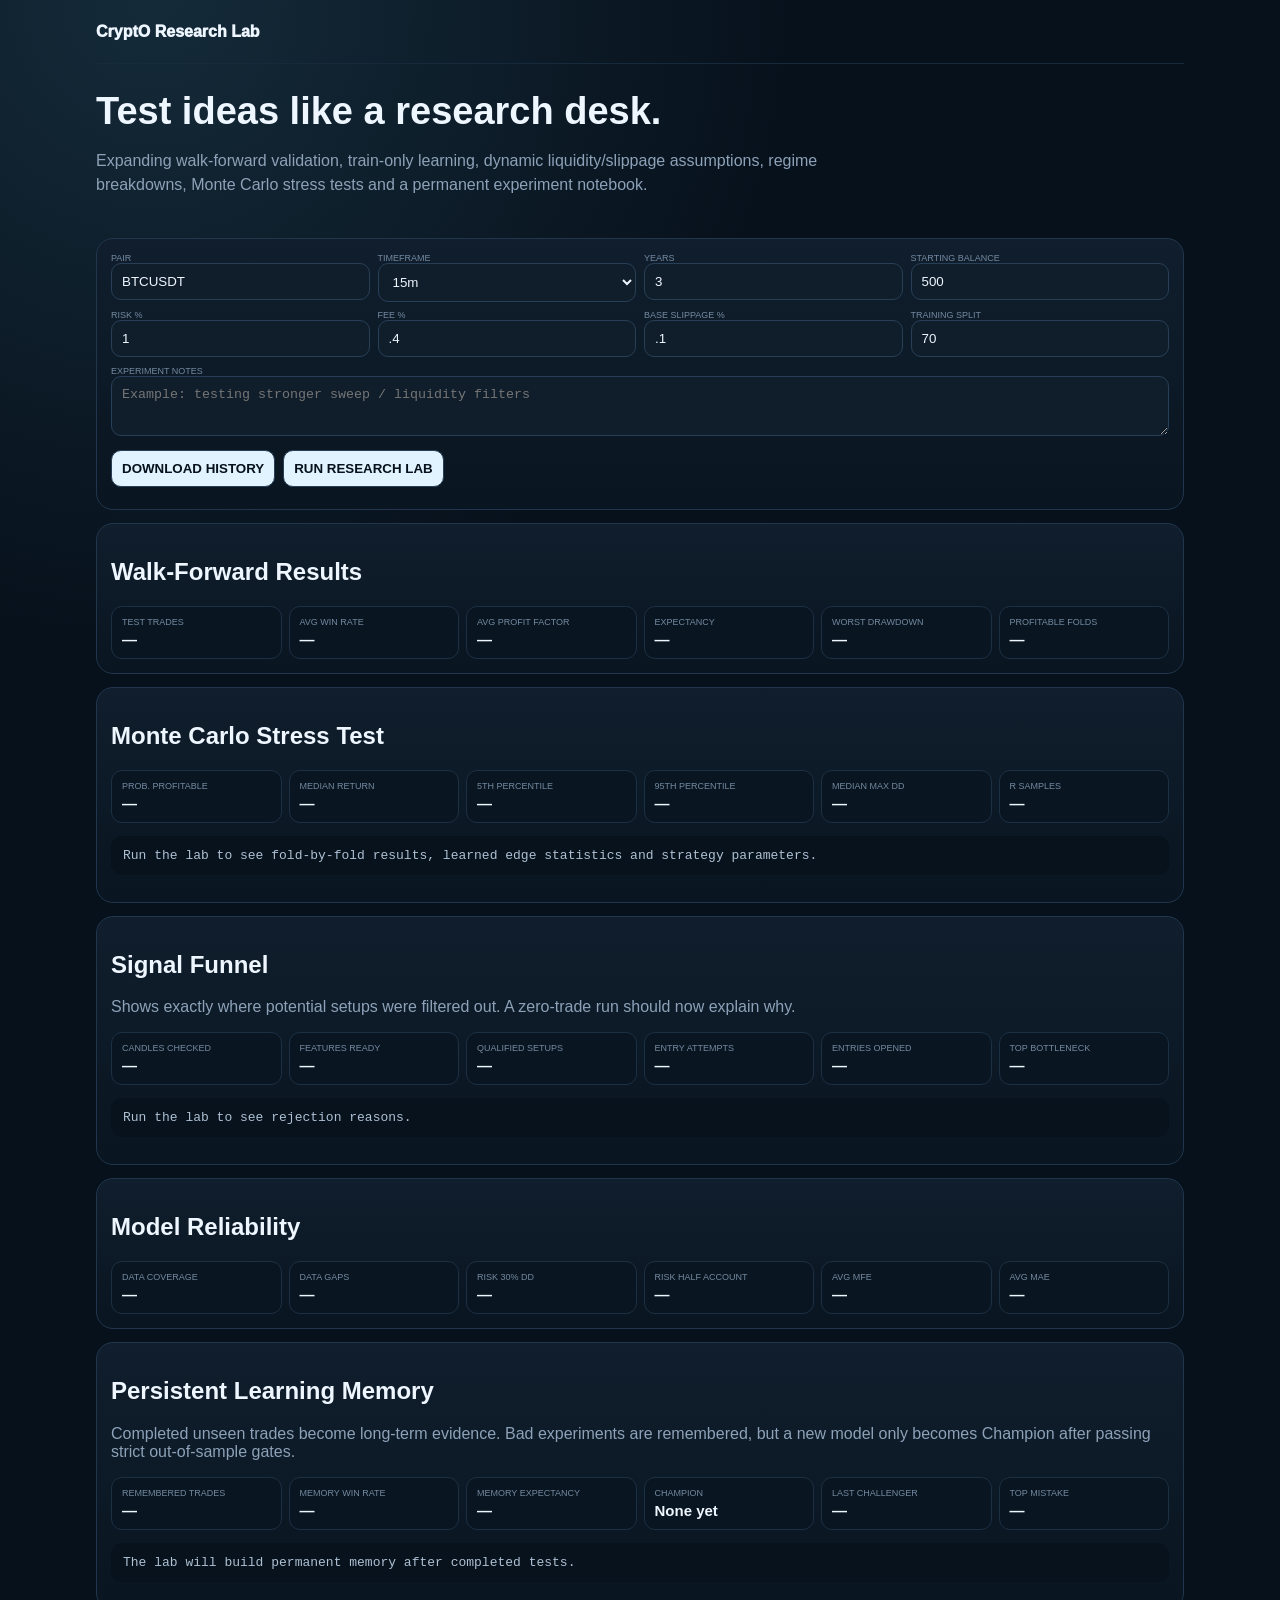
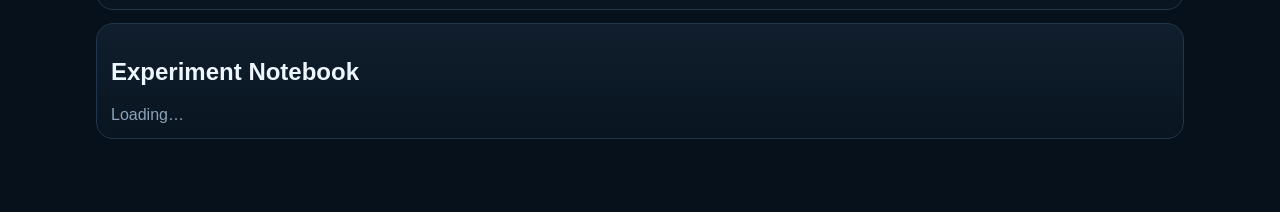
==== templates/index.html @ eb88f97e "Add files via upload" ====
<!doctype html>
<html><head><meta charset="utf-8"><meta name="viewport" content="width=device-width,initial-scale=1">
<title>CryptO Research Lab</title>
<style>
:root{--bg:#07111c;--p:#0d1a28;--line:#21364d;--txt:#eef6ff;--muted:#8da2b8;--g:#6fe3ac;--r:#ff91a0;--c:#6fd6ff}
*{box-sizing:border-box}body{margin:0;background:radial-gradient(circle at 12% 0%,rgba(111,214,255,.13),transparent 30%),var(--bg);color:var(--txt);font-family:-apple-system,BlinkMacSystemFont,Arial}.shell{max-width:1120px;margin:auto;padding:0 16px 60px}.nav{height:64px;display:flex;align-items:center;border-bottom:1px solid #172a3b;font-weight:950}.hero{padding:26px 0 12px}.hero h1{font-size:38px;margin:0 0 8px}.hero p{color:var(--muted);max-width:800px;line-height:1.5}.panel{background:linear-gradient(180deg,#101e2d,#091520);border:1px solid var(--line);border-radius:17px;padding:14px;margin:13px 0}.grid{display:grid;grid-template-columns:repeat(4,1fr);gap:8px}.stats{display:grid;grid-template-columns:repeat(6,1fr);gap:7px}.stat{background:#091520;border:1px solid #1c3044;border-radius:11px;padding:10px}.stat small,label{display:block;color:#748aa1;font-size:9px;text-transform:uppercase}.stat b{display:block;font-size:15px;margin-top:4px}input,select,textarea,button{width:100%;padding:10px;border-radius:10px;border:1px solid #284057;background:#101e2c;color:#eef6ff}textarea{min-height:60px}.actions{display:flex;gap:8px;margin-top:10px}.actions button{width:auto;background:#e0f3ff;color:#06111b;font-weight:900}.good{color:var(--g)}.bad{color:var(--r)}.muted{color:var(--muted)}pre{background:#07121c;border-radius:11px;padding:12px;overflow:auto;max-height:460px;color:#aec0d3}.run{padding:9px;border-bottom:1px solid #1c3044;font-size:11px}.msg{margin-top:8px;color:#ffd0d6}.badge{display:inline-block;padding:5px 7px;border-radius:999px;border:1px solid #29445d;color:#9bb1c7;font-size:9px;margin-right:5px}
@media(max-width:820px){.grid,.stats{grid-template-columns:repeat(2,1fr)}.hero h1{font-size:30px}}
</style></head>
<body><div class="shell">
<div class="nav">CryptO Research Lab</div>
<div class="hero"><h1>Test ideas like a research desk.</h1><p>Expanding walk-forward validation, train-only learning, dynamic liquidity/slippage assumptions, regime breakdowns, Monte Carlo stress tests and a permanent experiment notebook.</p></div>

<div class="panel">
<div class="grid">
<div><label>Pair</label><input id="symbol" value="BTCUSDT"></div>
<div><label>Timeframe</label><select id="interval"><option>5m</option><option selected>15m</option><option>1h</option><option>4h</option></select></div>
<div><label>Years</label><input id="years" type="number" value="3" step=".5"></div>
<div><label>Starting balance</label><input id="balance" type="number" value="500"></div>
<div><label>Risk %</label><input id="risk" type="number" value="1" step=".1"></div>
<div><label>Fee %</label><input id="fee" type="number" value=".4" step=".01"></div>
<div><label>Base slippage %</label><input id="slip" type="number" value=".1" step=".01"></div>
<div><label>Training split</label><input id="train" type="number" value="70" disabled></div>
</div>
<div style="margin-top:9px"><label>Experiment notes</label><textarea id="notes" placeholder="Example: testing stronger sweep / liquidity filters"></textarea></div>
<div class="actions"><button onclick="download()">DOWNLOAD HISTORY</button><button onclick="run()">RUN RESEARCH LAB</button></div><div id="msg" class="msg"></div>
</div>

<div class="panel"><h2>Walk-Forward Results</h2>
<div class="stats">
<div class="stat"><small>Test trades</small><b id="trades">—</b></div><div class="stat"><small>Avg win rate</small><b id="win">—</b></div>
<div class="stat"><small>Avg profit factor</small><b id="pf">—</b></div><div class="stat"><small>Expectancy</small><b id="exp">—</b></div>
<div class="stat"><small>Worst drawdown</small><b id="dd">—</b></div><div class="stat"><small>Profitable folds</small><b id="folds">—</b></div>
</div></div>

<div class="panel"><h2>Monte Carlo Stress Test</h2>
<div class="stats">
<div class="stat"><small>Prob. profitable</small><b id="mcprob">—</b></div><div class="stat"><small>Median return</small><b id="mcmed">—</b></div>
<div class="stat"><small>5th percentile</small><b id="mcp05">—</b></div><div class="stat"><small>95th percentile</small><b id="mcp95">—</b></div>
<div class="stat"><small>Median max DD</small><b id="mcdd">—</b></div><div class="stat"><small>R samples</small><b id="mcsamples">—</b></div>
</div><pre id="details">Run the lab to see fold-by-fold results, learned edge statistics and strategy parameters.</pre></div>



<div class="panel"><h2>Signal Funnel</h2>
<p class="muted">Shows exactly where potential setups were filtered out. A zero-trade run should now explain why.</p>
<div class="stats">
<div class="stat"><small>Candles checked</small><b id="fcandles">—</b></div>
<div class="stat"><small>Features ready</small><b id="ffeatures">—</b></div>
<div class="stat"><small>Qualified setups</small><b id="fqualified">—</b></div>
<div class="stat"><small>Entry attempts</small><b id="fattempts">—</b></div>
<div class="stat"><small>Entries opened</small><b id="fopened">—</b></div>
<div class="stat"><small>Top bottleneck</small><b id="fbottleneck">—</b></div>
</div>
<pre id="funnelDetails">Run the lab to see rejection reasons.</pre></div>
<div class="panel"><h2>Model Reliability</h2>
<div class="stats">
<div class="stat"><small>Data coverage</small><b id="coverage">—</b></div>
<div class="stat"><small>Data gaps</small><b id="gaps">—</b></div>
<div class="stat"><small>Risk 30% DD</small><b id="risk30">—</b></div>
<div class="stat"><small>Risk half account</small><b id="riskhalf">—</b></div>
<div class="stat"><small>Avg MFE</small><b id="mfe">—</b></div>
<div class="stat"><small>Avg MAE</small><b id="mae">—</b></div>
</div></div>

<div class="panel"><h2>Persistent Learning Memory</h2>
<p class="muted">Completed unseen trades become long-term evidence. Bad experiments are remembered, but a new model only becomes Champion after passing strict out-of-sample gates.</p>
<div class="stats">
<div class="stat"><small>Remembered trades</small><b id="memsamples">—</b></div>
<div class="stat"><small>Memory win rate</small><b id="memwin">—</b></div>
<div class="stat"><small>Memory expectancy</small><b id="memexp">—</b></div>
<div class="stat"><small>Champion</small><b id="champion">None yet</b></div>
<div class="stat"><small>Last challenger</small><b id="challenger">—</b></div>
<div class="stat"><small>Top mistake</small><b id="topmistake">—</b></div>
</div>
<pre id="learningDetails">The lab will build permanent memory after completed tests.</pre></div>
<div class="panel"><h2>Experiment Notebook</h2><div id="history" class="muted">Loading…</div></div>
</div>
<script>
const v=id=>document.getElementById(id).value;
const msg=x=>document.getElementById('msg').textContent=x||'';
let jobId=null, driving=false;

function renderResult(d){
  const w=d.walk_forward||{},m=d.monte_carlo||{};
  const set=(id,x)=>{const e=document.getElementById(id);if(e)e.textContent=x};
  set('trades',w.trades??'—');set('win',(w.avg_win_rate??'—')+'%');
  set('pf',w.avg_profit_factor??'—');set('exp',(w.avg_expectancy_r??'—')+' R');
  set('dd',(w.worst_drawdown_pct??'—')+'%');set('folds',(w.profitable_folds??'—')+'/'+(w.folds??'—'));
  set('mcprob',(m.probability_profitable??'—')+'%');set('mcmed',(m.median_return_pct??'—')+'%');
  set('mcp05',(m.p05_return_pct??'—')+'%');set('mcp95',(m.p95_return_pct??'—')+'%');
  set('mcdd',(m.median_max_drawdown_pct??'—')+'%');set('mcsamples',m.samples??'—');
  set('coverage',(d.data_quality?.coverage_pct??'—')+'%');set('gaps',d.data_quality?.gaps??'—');
  set('risk30',(m.risk_of_30pct_drawdown??'—')+'%');set('riskhalf',(m.risk_of_half_account??'—')+'%');
  const f=d.signal_funnel||{};
  set('fcandles',f.candles_checked??'—');set('ffeatures',f.features_available??'—');
  set('fqualified',f.qualified_setups??'—');set('fattempts',f.entry_attempts??'—');
  set('fopened',f.entries_opened??'—');
  const rej=f.rejections||{};const top=Object.entries(rej)[0];
  set('fbottleneck',top?`${top[0]} (${top[1]})`:'—');
  const fd=document.getElementById('funnelDetails');if(fd)fd.textContent=JSON.stringify(rej,null,2);
  document.getElementById('details').textContent=JSON.stringify(d,null,2);
}

function showJob(j){
  if(!j)return;
  const detail=(j.fold&&j.folds)?` Fold ${j.fold}/${j.folds}`:'';
  const cand=(j.stage==='candidates'&&j.candidates)?` · Strategy ${Math.min(j.candidate,j.candidates)}/${j.candidates}`:'';
  msg(`${j.message||j.stage||'Working…'}${detail}${cand} · ${Math.round(j.progress||0)}%`);
}

async function drive(){
  if(driving||!jobId)return;
  driving=true;
  try{
    const r=await fetch(`/api/jobs/${jobId}/step`,{method:'POST',cache:'no-store'});
    const j=await r.json();showJob(j);
    if(j.status==='complete'){
      renderResult(j.result||{});jobId=null;history();learningSummary();driving=false;return;
    }
    if(j.status==='error'){
      msg('Research stopped: '+(j.error||'unknown error'));jobId=null;driving=false;return;
    }
  }catch(e){
    msg('Connection interrupted. Retrying saved job…');
  }
  driving=false;
  if(jobId)setTimeout(drive,350);
}

async function run(){
  if(jobId){msg('Research is already running.');return}
  try{
    const r=await fetch('/api/jobs/start',{method:'POST',headers:{'Content-Type':'application/json'},
      body:JSON.stringify({symbol:v('symbol'),interval:v('interval'),years:Number(v('years')),
        starting_balance:Number(v('balance')),risk_per_trade:Number(v('risk'))/100,
        fee_rate:Number(v('fee'))/100,slippage_rate:Number(v('slip'))/100,notes:v('notes')})});
    const d=await r.json();
    if(!r.ok){msg(d.error||'Could not start.');await resumeActive();return}
    jobId=d.job_id;msg('Research job created. Preparing…');drive();
  }catch(e){msg('Could not start research: '+e.message)}
}

async function resumeActive(){
  try{
    const r=await fetch('/api/jobs/active',{cache:'no-store'});const j=await r.json();
    if(j.status==='running'){jobId=j.id;showJob(j);setTimeout(drive,300)}
  }catch(e){}
}

async function history(){
  try{
    const r=await fetch('/api/runs',{cache:'no-store'});const d=await r.json();
    document.getElementById('history').innerHTML=d.length?d.map(x=>`<div class="run"><span class="badge">${x.config_hash||'run'}</span><b>#${x.id} ${x.symbol} ${x.interval}</b> · ${x.walk_forward?.trades??0} test trades · PF ${x.walk_forward?.avg_profit_factor??'—'} · expectancy ${x.walk_forward?.avg_expectancy_r??'—'}R</div>`).join(''):'No experiments yet.';
  }catch(e){}
}

async function learningSummary(){
  try{
    const r=await fetch(`/api/learning/summary?symbol=${encodeURIComponent(v('symbol'))}&interval=${encodeURIComponent(v('interval'))}`,{cache:'no-store'});
    const d=await r.json(),m=d.memory||{};
    const set=(id,x)=>{const e=document.getElementById(id);if(e)e.textContent=x};
    set('memsamples',m.samples??0);set('memwin',(m.win_rate??'—')+'%');
    set('memexp',(m.expectancy_r??'—')+' R');
    set('champion',d.champion?`v${d.champion.version}`:'None yet');
    const c=(d.challengers||[])[0];set('challenger',c?(c.promoted?'PROMOTED':'REJECTED'):'—');
    const tm=(m.top_mistakes||[])[0];set('topmistake',tm?`${tm.name} (${tm.count})`:'—');
    const el=document.getElementById('learningDetails');
    if(el)el.textContent=JSON.stringify(d,null,2);
  }catch(e){}
}
history();learningSummary();resumeActive();
</script></body></html>
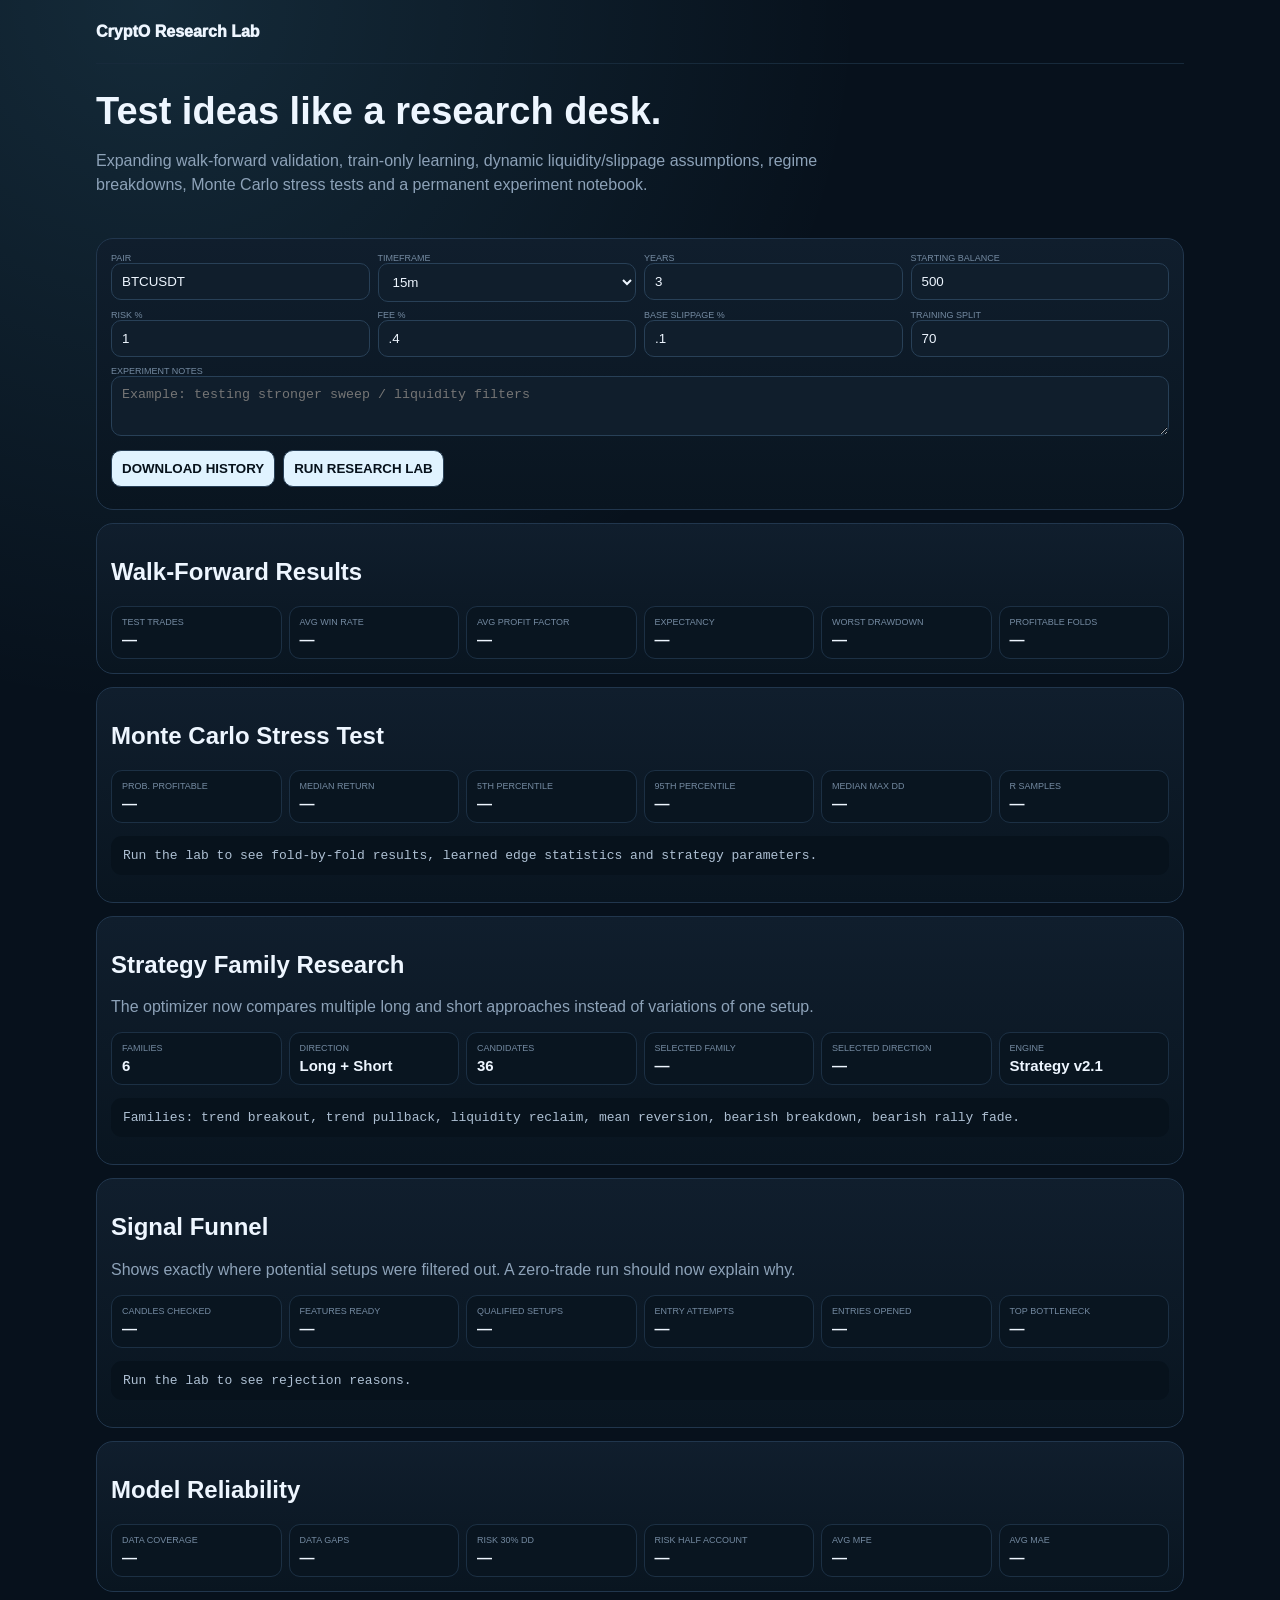
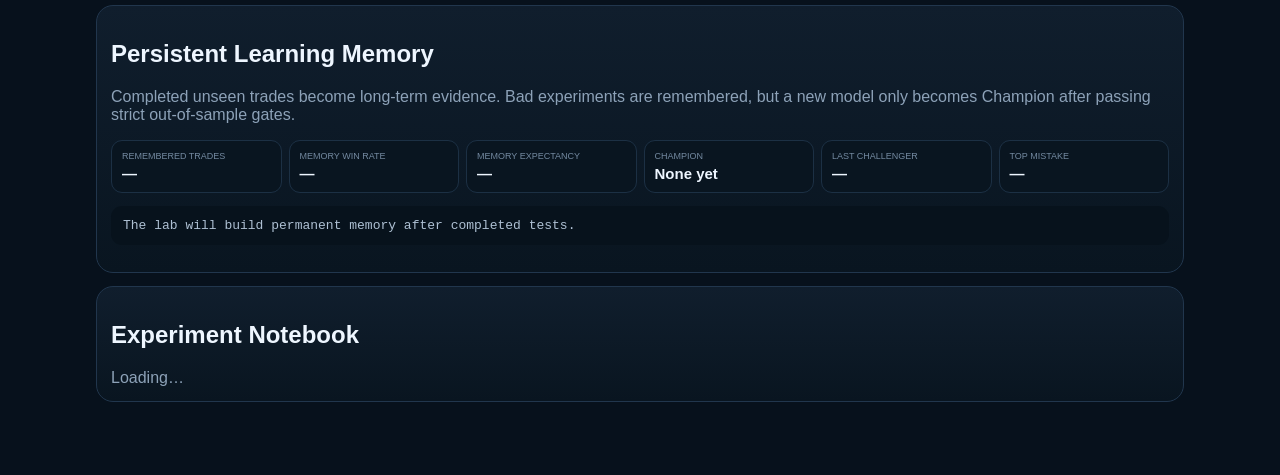
==== commit d2cb36f6: "Add files via upload" ====
--- a/templates/index.html
+++ b/templates/index.html
@@ -41,6 +41,18 @@
 
 
 
+
+<div class="panel"><h2>Strategy Family Research</h2>
+<p class="muted">The optimizer now compares multiple long and short approaches instead of variations of one setup.</p>
+<div class="stats">
+<div class="stat"><small>Families</small><b>6</b></div>
+<div class="stat"><small>Direction</small><b>Long + Short</b></div>
+<div class="stat"><small>Candidates</small><b id="familyCandidates">36</b></div>
+<div class="stat"><small>Selected family</small><b id="selectedFamily">—</b></div>
+<div class="stat"><small>Selected direction</small><b id="selectedDirection">—</b></div>
+<div class="stat"><small>Engine</small><b>Strategy v2.1</b></div>
+</div>
+<pre id="familyDetails">Families: trend breakout, trend pullback, liquidity reclaim, mean reversion, bearish breakdown, bearish rally fade.</pre></div>
 <div class="panel"><h2>Signal Funnel</h2>
 <p class="muted">Shows exactly where potential setups were filtered out. A zero-trade run should now explain why.</p>
 <div class="stats">
@@ -98,6 +110,11 @@
   const rej=f.rejections||{};const top=Object.entries(rej)[0];
   set('fbottleneck',top?`${top[0]} (${top[1]})`:'—');
   const fd=document.getElementById('funnelDetails');if(fd)fd.textContent=JSON.stringify(rej,null,2);
+    set('selectedFamily',d.best_params?.family??'—');
+  set('selectedDirection',d.best_params?.direction??'—');
+  set('familyCandidates',d.architecture?.candidate_count??'—');
+  const fam=document.getElementById('familyDetails');
+  if(fam)fam.textContent=JSON.stringify({family_selection:d.family_selection,capabilities:d.capabilities},null,2);
   document.getElementById('details').textContent=JSON.stringify(d,null,2);
 }
 
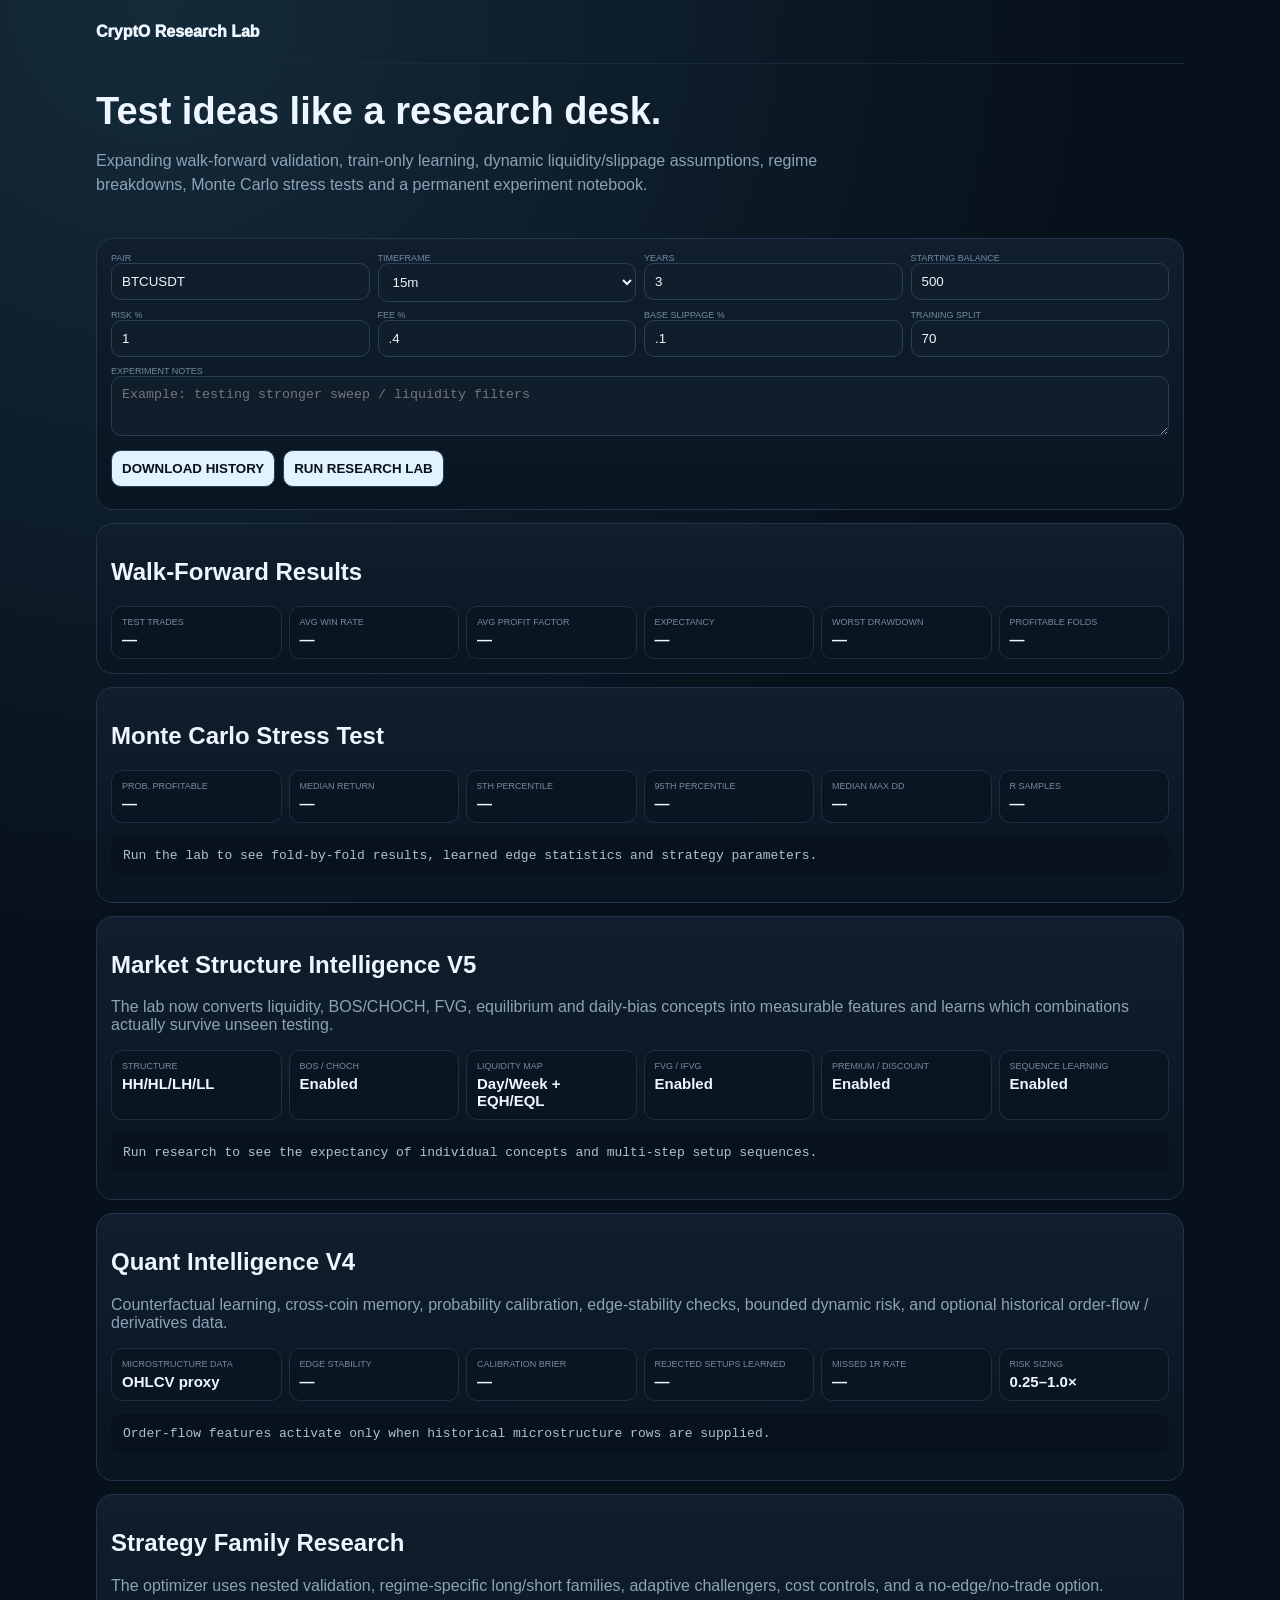
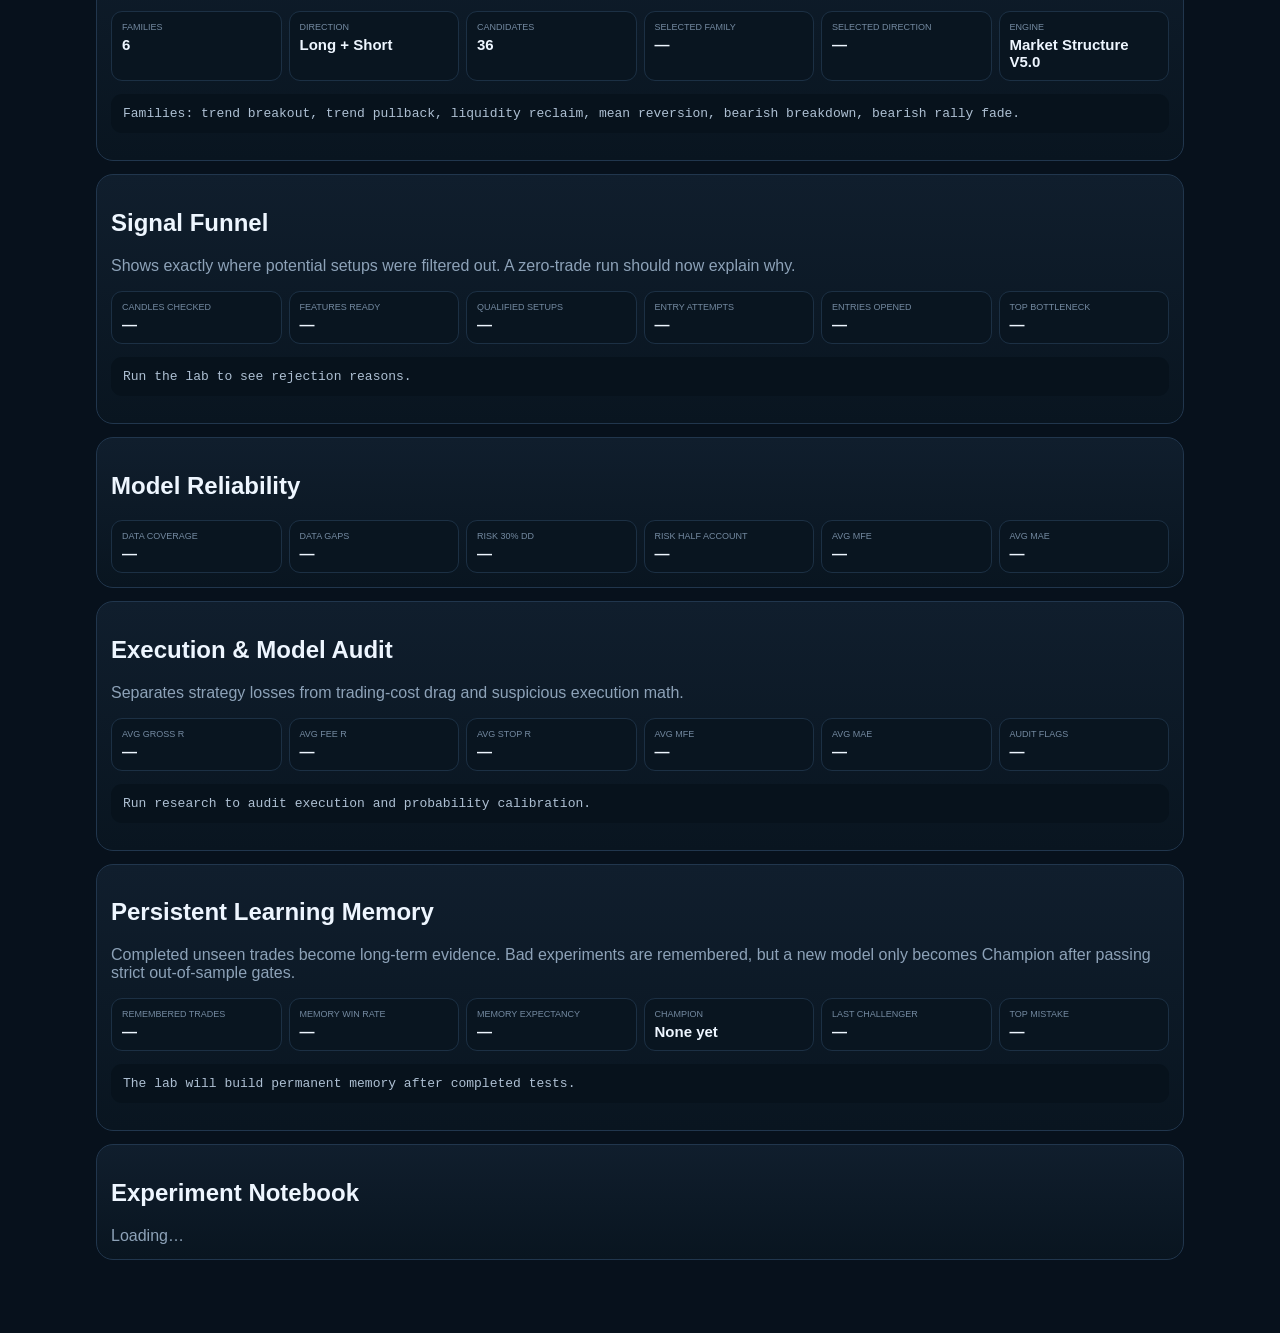
==== commit c6468a29: "Add files via upload" ====
--- a/templates/index.html
+++ b/templates/index.html
@@ -42,15 +42,38 @@
 
 
 
+
+<div class="panel"><h2>Market Structure Intelligence V5</h2>
+<p class="muted">The lab now converts liquidity, BOS/CHOCH, FVG, equilibrium and daily-bias concepts into measurable features and learns which combinations actually survive unseen testing.</p>
+<div class="stats">
+<div class="stat"><small>Structure</small><b>HH/HL/LH/LL</b></div>
+<div class="stat"><small>BOS / CHOCH</small><b>Enabled</b></div>
+<div class="stat"><small>Liquidity map</small><b>Day/Week + EQH/EQL</b></div>
+<div class="stat"><small>FVG / IFVG</small><b>Enabled</b></div>
+<div class="stat"><small>Premium / Discount</small><b>Enabled</b></div>
+<div class="stat"><small>Sequence learning</small><b>Enabled</b></div>
+</div>
+<pre id="structureDetails">Run research to see the expectancy of individual concepts and multi-step setup sequences.</pre></div>
+<div class="panel"><h2>Quant Intelligence V4</h2>
+<p class="muted">Counterfactual learning, cross-coin memory, probability calibration, edge-stability checks, bounded dynamic risk, and optional historical order-flow / derivatives data.</p>
+<div class="stats">
+<div class="stat"><small>Microstructure data</small><b id="microAvailable">OHLCV proxy</b></div>
+<div class="stat"><small>Edge stability</small><b id="edgeStable">—</b></div>
+<div class="stat"><small>Calibration Brier</small><b id="brier">—</b></div>
+<div class="stat"><small>Rejected setups learned</small><b id="cfSamples">—</b></div>
+<div class="stat"><small>Missed 1R rate</small><b id="cf1r">—</b></div>
+<div class="stat"><small>Risk sizing</small><b>0.25–1.0×</b></div>
+</div>
+<pre id="quantDetails">Order-flow features activate only when historical microstructure rows are supplied.</pre></div>
 <div class="panel"><h2>Strategy Family Research</h2>
-<p class="muted">The optimizer now compares multiple long and short approaches instead of variations of one setup.</p>
+<p class="muted">The optimizer uses nested validation, regime-specific long/short families, adaptive challengers, cost controls, and a no-edge/no-trade option.</p>
 <div class="stats">
 <div class="stat"><small>Families</small><b>6</b></div>
 <div class="stat"><small>Direction</small><b>Long + Short</b></div>
 <div class="stat"><small>Candidates</small><b id="familyCandidates">36</b></div>
 <div class="stat"><small>Selected family</small><b id="selectedFamily">—</b></div>
 <div class="stat"><small>Selected direction</small><b id="selectedDirection">—</b></div>
-<div class="stat"><small>Engine</small><b>Strategy v2.1</b></div>
+<div class="stat"><small>Engine</small><b>Market Structure V5.0</b></div>
 </div>
 <pre id="familyDetails">Families: trend breakout, trend pullback, liquidity reclaim, mean reversion, bearish breakdown, bearish rally fade.</pre></div>
 <div class="panel"><h2>Signal Funnel</h2>
@@ -74,6 +97,17 @@
 <div class="stat"><small>Avg MAE</small><b id="mae">—</b></div>
 </div></div>
 
+<div class="panel"><h2>Execution & Model Audit</h2>
+<p class="muted">Separates strategy losses from trading-cost drag and suspicious execution math.</p>
+<div class="stats">
+<div class="stat"><small>Avg gross R</small><b id="auditGross">—</b></div>
+<div class="stat"><small>Avg fee R</small><b id="auditFees">—</b></div>
+<div class="stat"><small>Avg stop R</small><b id="auditStop">—</b></div>
+<div class="stat"><small>Avg MFE</small><b id="auditMfe">—</b></div>
+<div class="stat"><small>Avg MAE</small><b id="auditMae">—</b></div>
+<div class="stat"><small>Audit flags</small><b id="auditFlags">—</b></div>
+</div>
+<pre id="auditDetails">Run research to audit execution and probability calibration.</pre></div>
 <div class="panel"><h2>Persistent Learning Memory</h2>
 <p class="muted">Completed unseen trades become long-term evidence. Bad experiments are remembered, but a new model only becomes Champion after passing strict out-of-sample gates.</p>
 <div class="stats">
@@ -115,6 +149,17 @@
   set('familyCandidates',d.architecture?.candidate_count??'—');
   const fam=document.getElementById('familyDetails');
   if(fam)fam.textContent=JSON.stringify({family_selection:d.family_selection,capabilities:d.capabilities},null,2);
+    const a=d.execution_audit||{};
+  set('auditGross',(a.avg_gross_r??'—')+' R');set('auditFees',(a.avg_fee_r??'—')+' R');
+  set('auditStop',(a.avg_stop_r??'—')+' R');set('auditMfe',(a.avg_mfe_r??'—')+' R');
+  set('auditMae',(a.avg_mae_r??'—')+' R');set('auditFlags',a.flagged_trades??'—');
+  const ad=document.getElementById('auditDetails');if(ad)ad.textContent=JSON.stringify(a,null,2);
+    const q=d.counterfactual_learning||{},st=d.edge_stability||{},mi=d.microstructure||{},cal=(d.execution_audit||{}).calibration||{};
+  set('microAvailable',mi.available?`${mi.rows} rows`:'OHLCV proxy');set('edgeStable',st.stable?'YES':'NO');
+  set('brier',cal.brier_score??'—');set('cfSamples',q.samples??0);set('cf1r',(q.would_hit_1r_pct??'—')+'%');
+  const qd=document.getElementById('quantDetails');if(qd)qd.textContent=JSON.stringify({edge_stability:st,specialist_ensemble:d.specialist_ensemble,counterfactual_learning:q,microstructure:mi,calibration:cal},null,2);
+    const si=d.setup_intelligence||{};
+  const sd=document.getElementById('structureDetails');if(sd)sd.textContent=JSON.stringify(si,null,2);
   document.getElementById('details').textContent=JSON.stringify(d,null,2);
 }
 
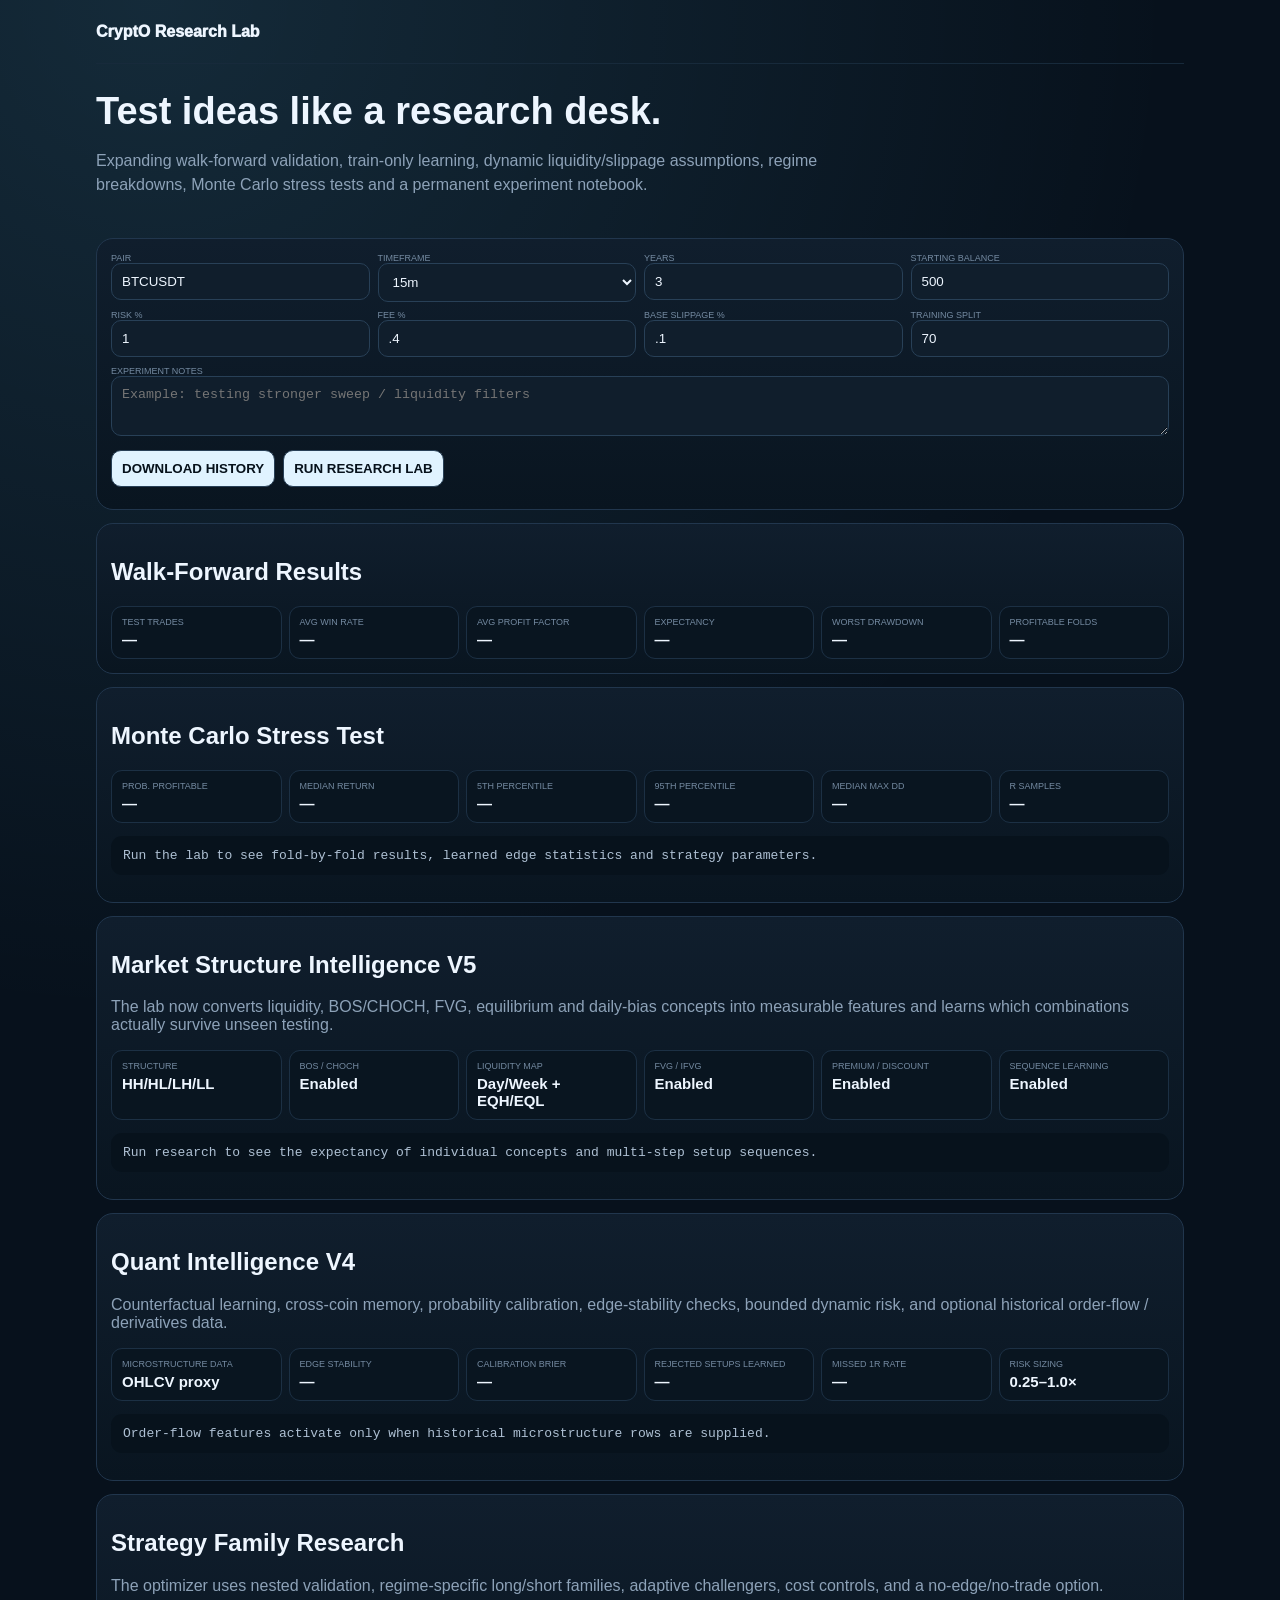
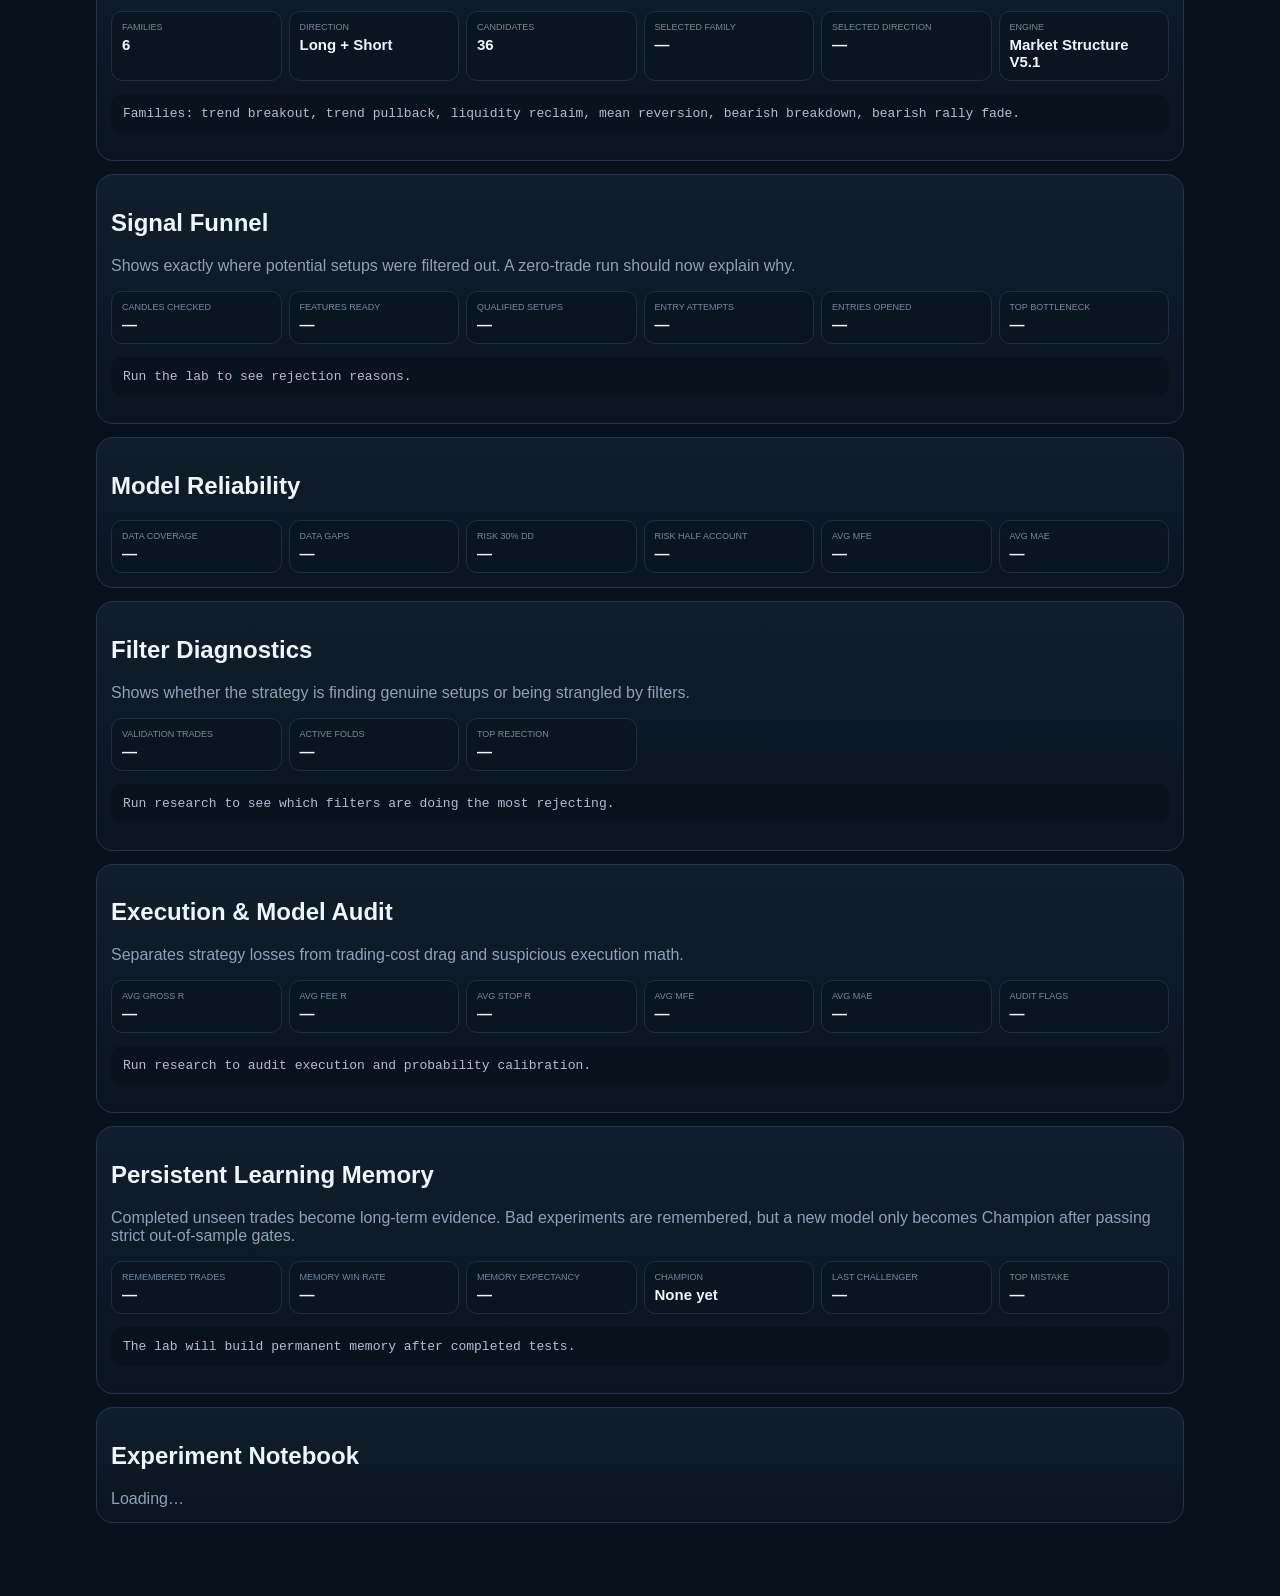
==== commit 0dd615ac: "Add files via upload" ====
--- a/templates/index.html
+++ b/templates/index.html
@@ -73,7 +73,7 @@
 <div class="stat"><small>Candidates</small><b id="familyCandidates">36</b></div>
 <div class="stat"><small>Selected family</small><b id="selectedFamily">—</b></div>
 <div class="stat"><small>Selected direction</small><b id="selectedDirection">—</b></div>
-<div class="stat"><small>Engine</small><b>Market Structure V5.0</b></div>
+<div class="stat"><small>Engine</small><b>Market Structure V5.1</b></div>
 </div>
 <pre id="familyDetails">Families: trend breakout, trend pullback, liquidity reclaim, mean reversion, bearish breakdown, bearish rally fade.</pre></div>
 <div class="panel"><h2>Signal Funnel</h2>
@@ -97,6 +97,15 @@
 <div class="stat"><small>Avg MAE</small><b id="mae">—</b></div>
 </div></div>
 
+
+<div class="panel"><h2>Filter Diagnostics</h2>
+<p class="muted">Shows whether the strategy is finding genuine setups or being strangled by filters.</p>
+<div class="stats">
+<div class="stat"><small>Validation trades</small><b id="diagTrades">—</b></div>
+<div class="stat"><small>Active folds</small><b id="diagFolds">—</b></div>
+<div class="stat"><small>Top rejection</small><b id="diagTop">—</b></div>
+</div>
+<pre id="diagDetails">Run research to see which filters are doing the most rejecting.</pre></div>
 <div class="panel"><h2>Execution & Model Audit</h2>
 <p class="muted">Separates strategy losses from trading-cost drag and suspicious execution math.</p>
 <div class="stats">
@@ -160,6 +169,10 @@
   const qd=document.getElementById('quantDetails');if(qd)qd.textContent=JSON.stringify({edge_stability:st,specialist_ensemble:d.specialist_ensemble,counterfactual_learning:q,microstructure:mi,calibration:cal},null,2);
     const si=d.setup_intelligence||{};
   const sd=document.getElementById('structureDetails');if(sd)sd.textContent=JSON.stringify(si,null,2);
+    const fdg=d.filter_diagnostics||{};
+  set('diagTrades',fdg.validation_trades??'—');set('diagFolds',fdg.folds_with_validation_trades??'—');
+  const tr=(fdg.top_validation_rejections||[])[0];set('diagTop',tr?`${tr.reason} (${tr.count})`:'—');
+  const dde=document.getElementById('diagDetails');if(dde)dde.textContent=JSON.stringify(fdg,null,2);
   document.getElementById('details').textContent=JSON.stringify(d,null,2);
 }
 
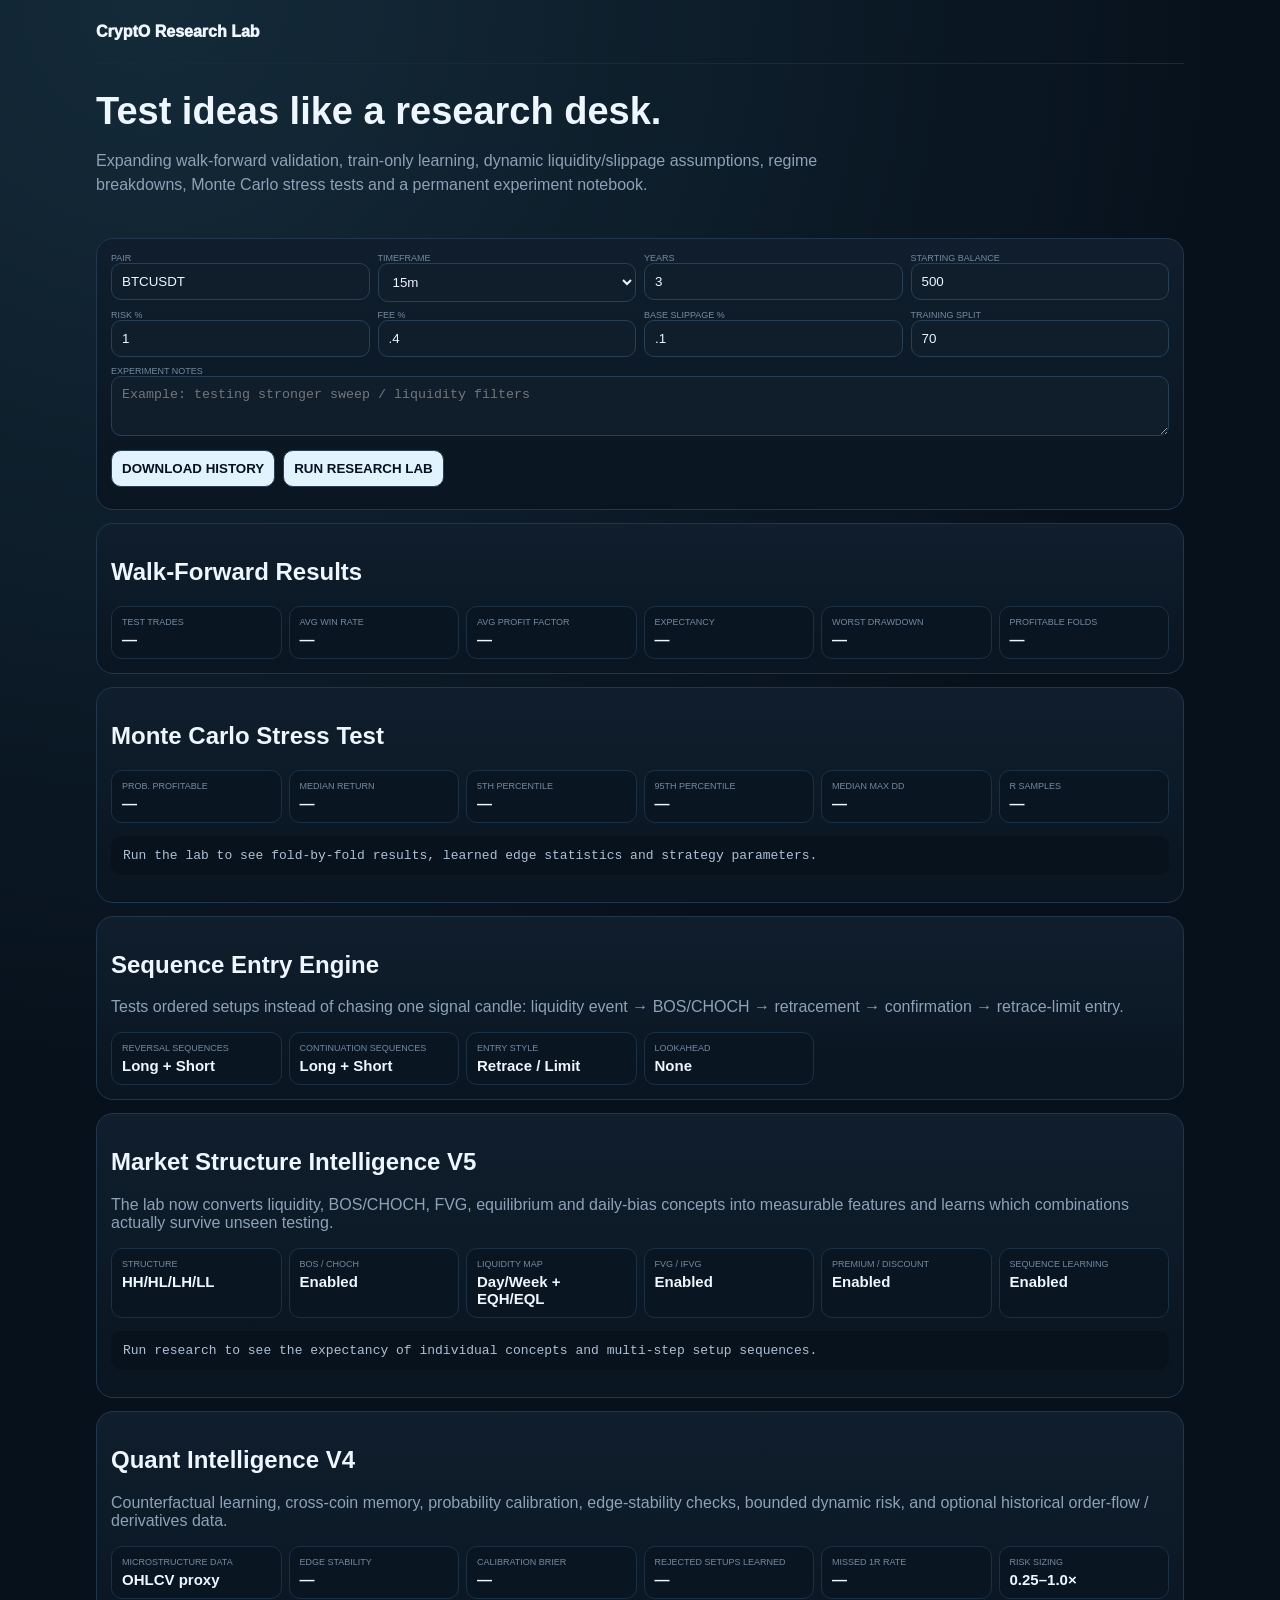
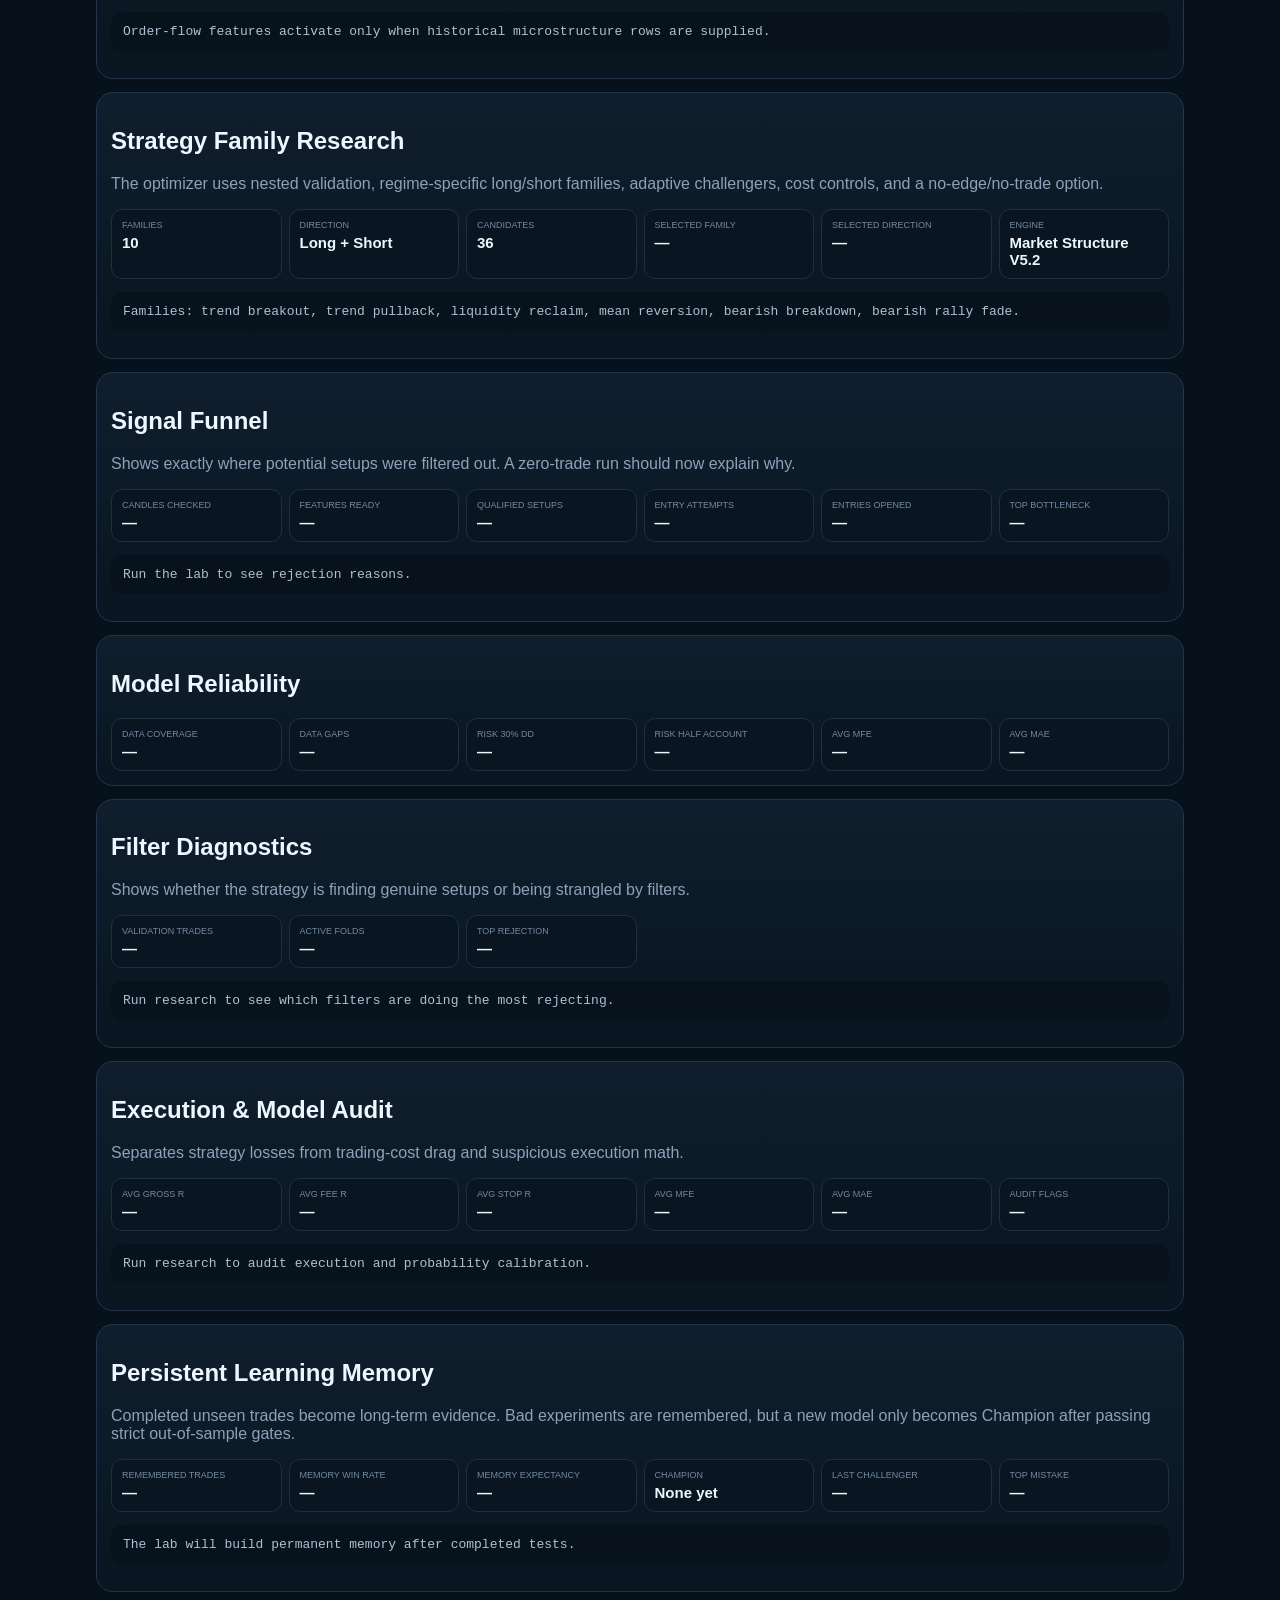
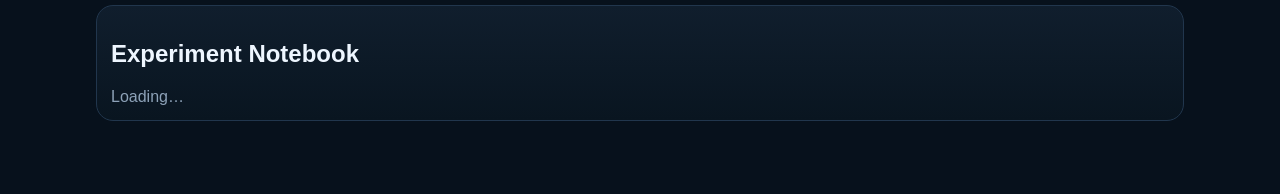
==== commit 475cfc6b: "Add files via upload" ====
--- a/templates/index.html
+++ b/templates/index.html
@@ -43,6 +43,15 @@
 
 
 
+
+<div class="panel"><h2>Sequence Entry Engine</h2>
+<p class="muted">Tests ordered setups instead of chasing one signal candle: liquidity event → BOS/CHOCH → retracement → confirmation → retrace-limit entry.</p>
+<div class="stats">
+<div class="stat"><small>Reversal sequences</small><b>Long + Short</b></div>
+<div class="stat"><small>Continuation sequences</small><b>Long + Short</b></div>
+<div class="stat"><small>Entry style</small><b>Retrace / Limit</b></div>
+<div class="stat"><small>Lookahead</small><b>None</b></div>
+</div></div>
 <div class="panel"><h2>Market Structure Intelligence V5</h2>
 <p class="muted">The lab now converts liquidity, BOS/CHOCH, FVG, equilibrium and daily-bias concepts into measurable features and learns which combinations actually survive unseen testing.</p>
 <div class="stats">
@@ -68,12 +77,12 @@
 <div class="panel"><h2>Strategy Family Research</h2>
 <p class="muted">The optimizer uses nested validation, regime-specific long/short families, adaptive challengers, cost controls, and a no-edge/no-trade option.</p>
 <div class="stats">
-<div class="stat"><small>Families</small><b>6</b></div>
+<div class="stat"><small>Families</small><b>10</b></div>
 <div class="stat"><small>Direction</small><b>Long + Short</b></div>
 <div class="stat"><small>Candidates</small><b id="familyCandidates">36</b></div>
 <div class="stat"><small>Selected family</small><b id="selectedFamily">—</b></div>
 <div class="stat"><small>Selected direction</small><b id="selectedDirection">—</b></div>
-<div class="stat"><small>Engine</small><b>Market Structure V5.1</b></div>
+<div class="stat"><small>Engine</small><b>Market Structure V5.2</b></div>
 </div>
 <pre id="familyDetails">Families: trend breakout, trend pullback, liquidity reclaim, mean reversion, bearish breakdown, bearish rally fade.</pre></div>
 <div class="panel"><h2>Signal Funnel</h2>
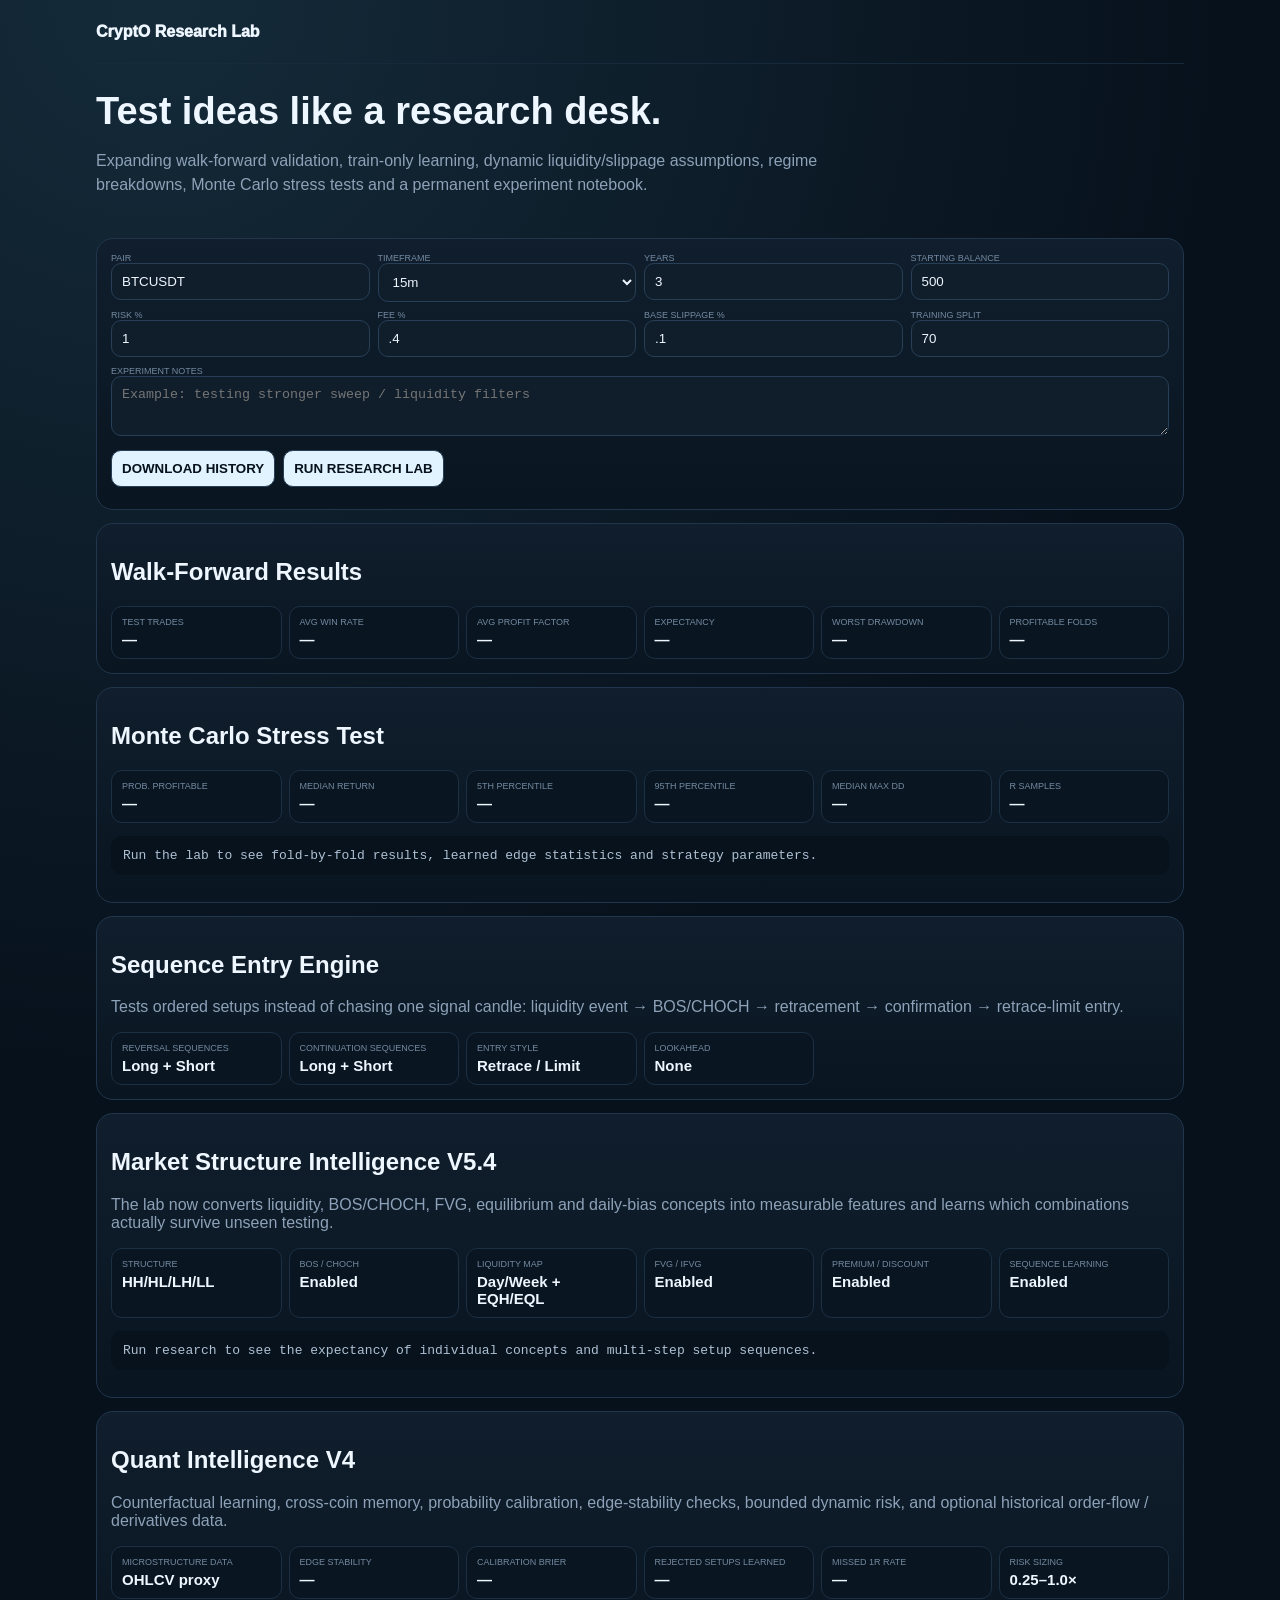
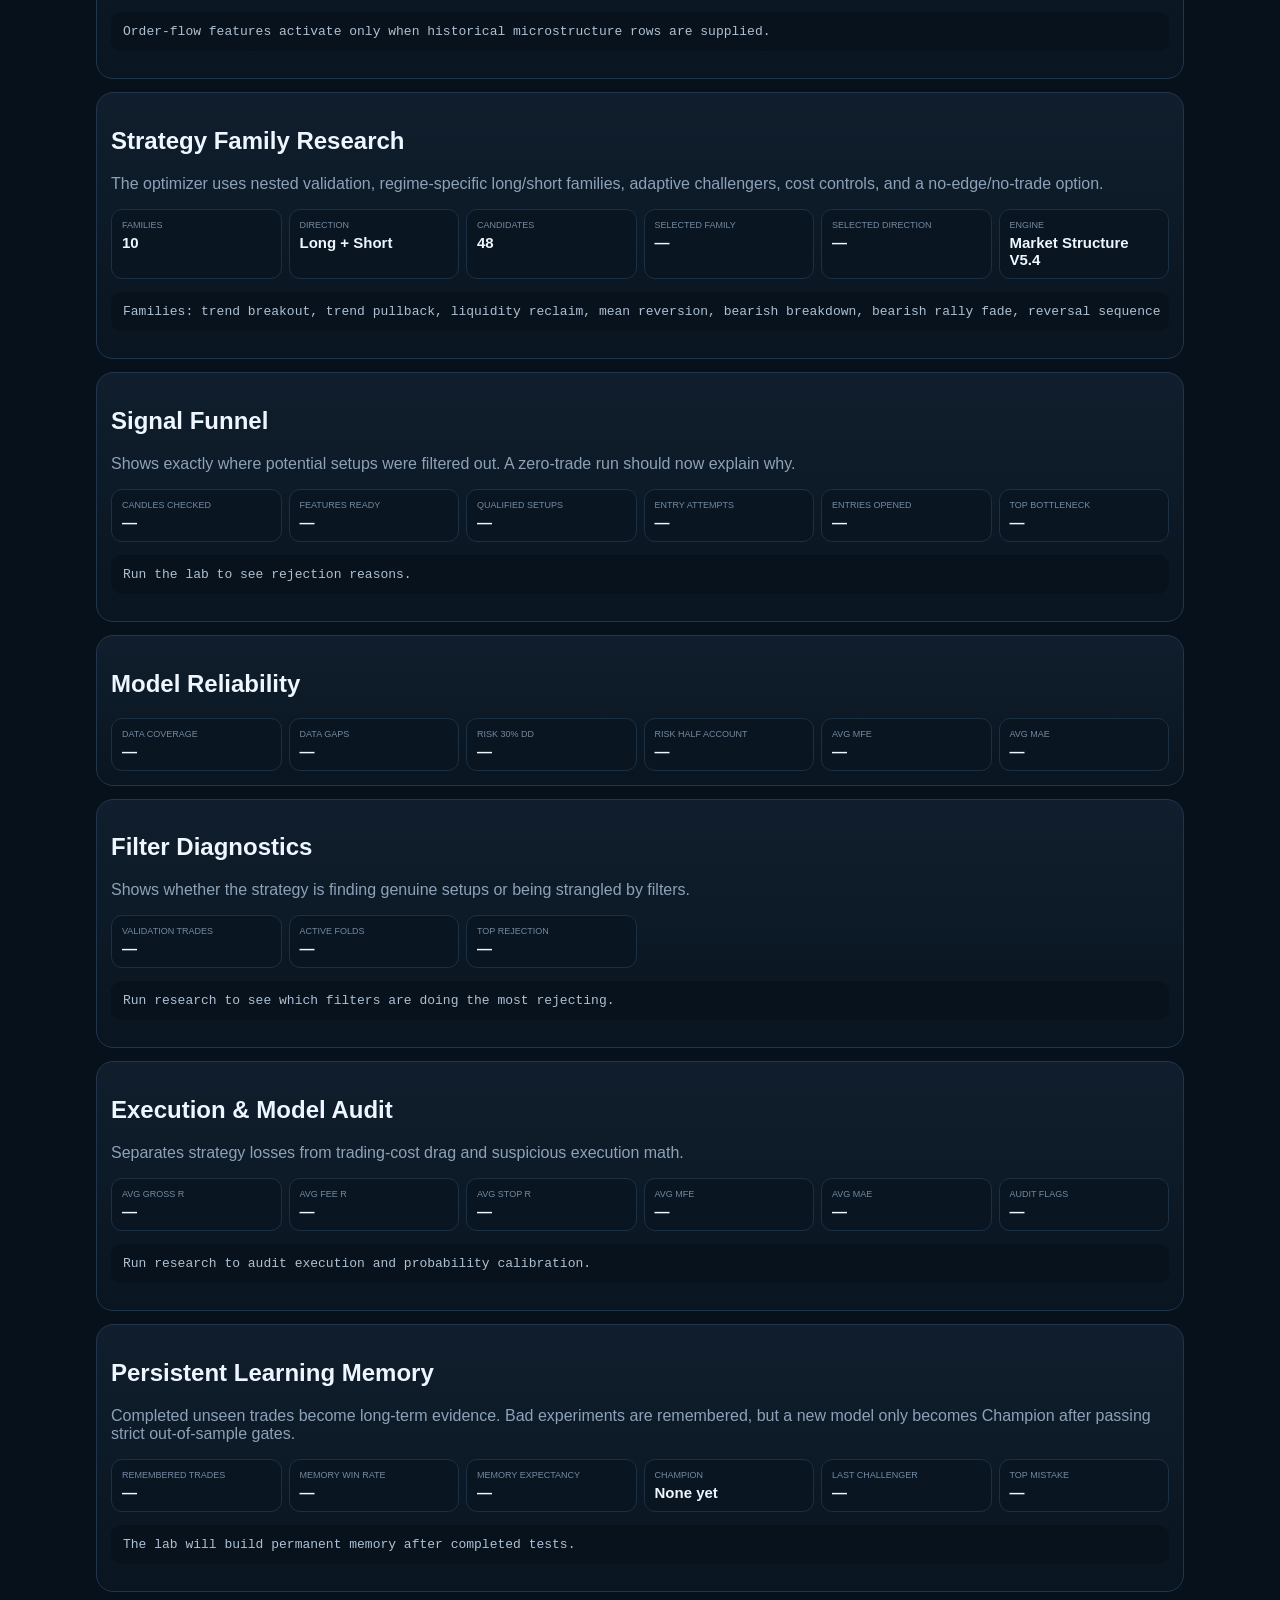
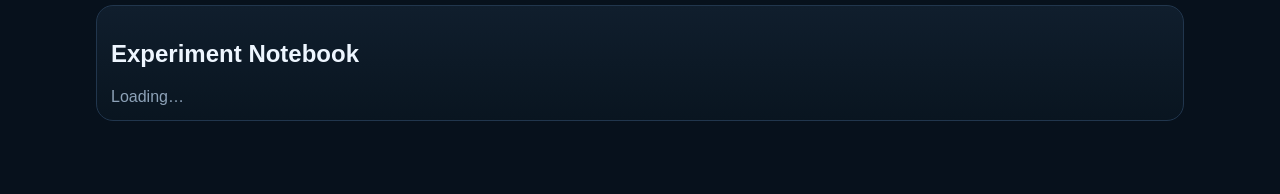
==== commit 44880611: "Add files via upload" ====
--- a/templates/index.html
+++ b/templates/index.html
@@ -52,7 +52,7 @@
 <div class="stat"><small>Entry style</small><b>Retrace / Limit</b></div>
 <div class="stat"><small>Lookahead</small><b>None</b></div>
 </div></div>
-<div class="panel"><h2>Market Structure Intelligence V5</h2>
+<div class="panel"><h2>Market Structure Intelligence V5.4</h2>
 <p class="muted">The lab now converts liquidity, BOS/CHOCH, FVG, equilibrium and daily-bias concepts into measurable features and learns which combinations actually survive unseen testing.</p>
 <div class="stats">
 <div class="stat"><small>Structure</small><b>HH/HL/LH/LL</b></div>
@@ -79,12 +79,12 @@
 <div class="stats">
 <div class="stat"><small>Families</small><b>10</b></div>
 <div class="stat"><small>Direction</small><b>Long + Short</b></div>
-<div class="stat"><small>Candidates</small><b id="familyCandidates">36</b></div>
+<div class="stat"><small>Candidates</small><b id="familyCandidates">48</b></div>
 <div class="stat"><small>Selected family</small><b id="selectedFamily">—</b></div>
 <div class="stat"><small>Selected direction</small><b id="selectedDirection">—</b></div>
-<div class="stat"><small>Engine</small><b>Market Structure V5.2</b></div>
-</div>
-<pre id="familyDetails">Families: trend breakout, trend pullback, liquidity reclaim, mean reversion, bearish breakdown, bearish rally fade.</pre></div>
+<div class="stat"><small>Engine</small><b>Market Structure V5.4</b></div>
+</div>
+<pre id="familyDetails">Families: trend breakout, trend pullback, liquidity reclaim, mean reversion, bearish breakdown, bearish rally fade, reversal sequence long/short, continuation sequence long/short.</pre></div>
 <div class="panel"><h2>Signal Funnel</h2>
 <p class="muted">Shows exactly where potential setups were filtered out. A zero-trade run should now explain why.</p>
 <div class="stats">
@@ -142,7 +142,20 @@
 <script>
 const v=id=>document.getElementById(id).value;
 const msg=x=>document.getElementById('msg').textContent=x||'';
-let jobId=null, driving=false;
+let jobId=null, driving=false, recovering=false;
+const JOB_KEY='cryptoResearchActiveJobV53';
+const CFG_KEY='cryptoResearchConfigV53';
+
+function saveLaunch(job,cfg){
+  try{localStorage.setItem(JOB_KEY,job||'');localStorage.setItem(CFG_KEY,JSON.stringify(cfg||{}));}catch(e){}
+}
+function clearLaunch(){try{localStorage.removeItem(JOB_KEY)}catch(e){}}
+function savedConfig(){try{return JSON.parse(localStorage.getItem(CFG_KEY)||'null')}catch(e){return null}}
+function currentConfig(){
+  return {symbol:v('symbol'),interval:v('interval'),years:Number(v('years')),
+    starting_balance:Number(v('balance')),risk_per_trade:Number(v('risk'))/100,
+    fee_rate:Number(v('fee'))/100,slippage_rate:Number(v('slip'))/100,notes:v('notes')};
+}
 
 function renderResult(d){
   const w=d.walk_forward||{},m=d.monte_carlo||{};
@@ -192,43 +205,83 @@
   msg(`${j.message||j.stage||'Working…'}${detail}${cand} · ${Math.round(j.progress||0)}%`);
 }
 
+async function recoverLostJob(){
+  if(recovering)return;
+  recovering=true;driving=false;
+  try{
+    const r=await fetch('/api/jobs/active',{cache:'no-store'});
+    const active=await r.json();
+    if(active.status==='running'){
+      jobId=active.id;saveLaunch(jobId,savedConfig());
+      msg('Server restarted. Resuming saved checkpoint…');showJob(active);
+      recovering=false;setTimeout(drive,700);return;
+    }
+    const cfg=savedConfig();
+    if(!cfg){
+      jobId=null;clearLaunch();msg('Server restarted and the old checkpoint is gone. Start a new research run.');
+      recovering=false;return;
+    }
+    const recoveryKey='cryptoResearchRecovered:'+jobId;
+    if(sessionStorage.getItem(recoveryKey)){
+      jobId=null;clearLaunch();
+      msg('The server restarted again and could not preserve the checkpoint. Configure persistent storage before another long run.');
+      recovering=false;return;
+    }
+    sessionStorage.setItem(recoveryKey,'1');
+    msg('Server restarted and lost its local checkpoint. Rebuilding the run automatically from the saved settings…');
+    const start=await fetch('/api/jobs/start',{method:'POST',headers:{'Content-Type':'application/json'},body:JSON.stringify(cfg)});
+    const d=await start.json();
+    if(!start.ok)throw new Error(d.error||'Could not rebuild research job');
+    jobId=d.job_id;saveLaunch(jobId,cfg);
+    recovering=false;setTimeout(drive,700);
+  }catch(e){
+    jobId=null;clearLaunch();recovering=false;msg('Recovery stopped: '+e.message);
+  }
+}
+
 async function drive(){
-  if(driving||!jobId)return;
+  if(driving||recovering||!jobId)return;
   driving=true;
   try{
     const r=await fetch(`/api/jobs/${jobId}/step`,{method:'POST',cache:'no-store'});
-    const j=await r.json();showJob(j);
+    const j=await r.json();
+    if(r.status===404||r.status===410||j.code==='JOB_CHECKPOINT_LOST'){
+      driving=false;await recoverLostJob();return;
+    }
+    if(!r.ok&&j.status!=='error')throw new Error(j.error||j.message||`HTTP ${r.status}`);
+    showJob(j);
     if(j.status==='complete'){
-      renderResult(j.result||{});jobId=null;history();learningSummary();driving=false;return;
+      renderResult(j.result||{});jobId=null;clearLaunch();history();learningSummary();driving=false;return;
     }
     if(j.status==='error'){
-      msg('Research stopped: '+(j.error||'unknown error'));jobId=null;driving=false;return;
-    }
-  }catch(e){
-    msg('Connection interrupted. Retrying saved job…');
-  }
+      msg('Research stopped: '+(j.error||'unknown error'));jobId=null;clearLaunch();driving=false;return;
+    }
+  }catch(e){msg('Connection interrupted. Retrying checkpoint…');}
   driving=false;
-  if(jobId)setTimeout(drive,350);
+  if(jobId)setTimeout(drive,900);
 }
 
 async function run(){
   if(jobId){msg('Research is already running.');return}
   try{
-    const r=await fetch('/api/jobs/start',{method:'POST',headers:{'Content-Type':'application/json'},
-      body:JSON.stringify({symbol:v('symbol'),interval:v('interval'),years:Number(v('years')),
-        starting_balance:Number(v('balance')),risk_per_trade:Number(v('risk'))/100,
-        fee_rate:Number(v('fee'))/100,slippage_rate:Number(v('slip'))/100,notes:v('notes')})});
+    const cfg=currentConfig();
+    const r=await fetch('/api/jobs/start',{method:'POST',headers:{'Content-Type':'application/json'},body:JSON.stringify(cfg)});
     const d=await r.json();
     if(!r.ok){msg(d.error||'Could not start.');await resumeActive();return}
-    jobId=d.job_id;msg('Research job created. Preparing…');drive();
+    jobId=d.job_id;saveLaunch(jobId,cfg);msg('Research job created. Preparing…');drive();
   }catch(e){msg('Could not start research: '+e.message)}
 }
 
 async function resumeActive(){
   try{
     const r=await fetch('/api/jobs/active',{cache:'no-store'});const j=await r.json();
-    if(j.status==='running'){jobId=j.id;showJob(j);setTimeout(drive,300)}
+    if(j.status==='running'){
+      jobId=j.id;saveLaunch(jobId,savedConfig()||currentConfig());showJob(j);setTimeout(drive,500);return true;
+    }
+    const remembered=localStorage.getItem(JOB_KEY);
+    if(remembered){jobId=remembered;setTimeout(drive,500);return true;}
   }catch(e){}
+  return false;
 }
 
 async function history(){
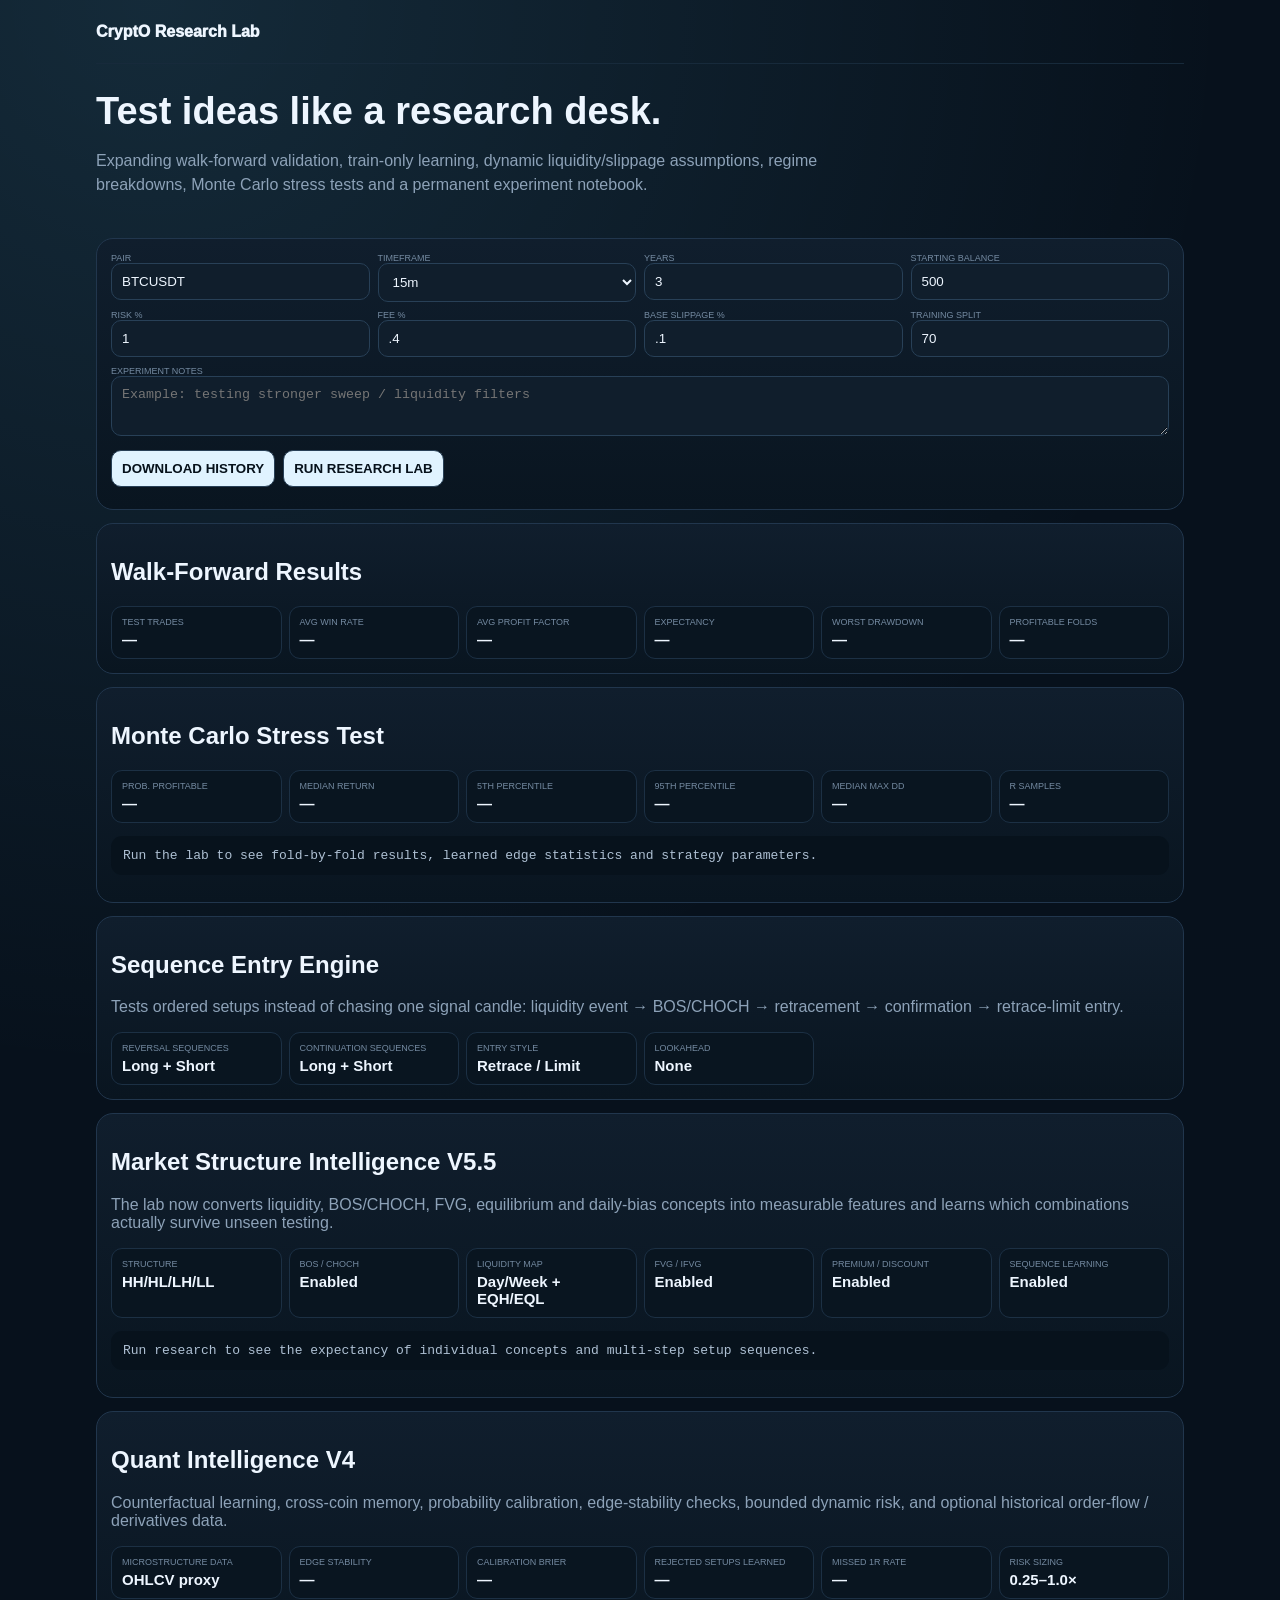
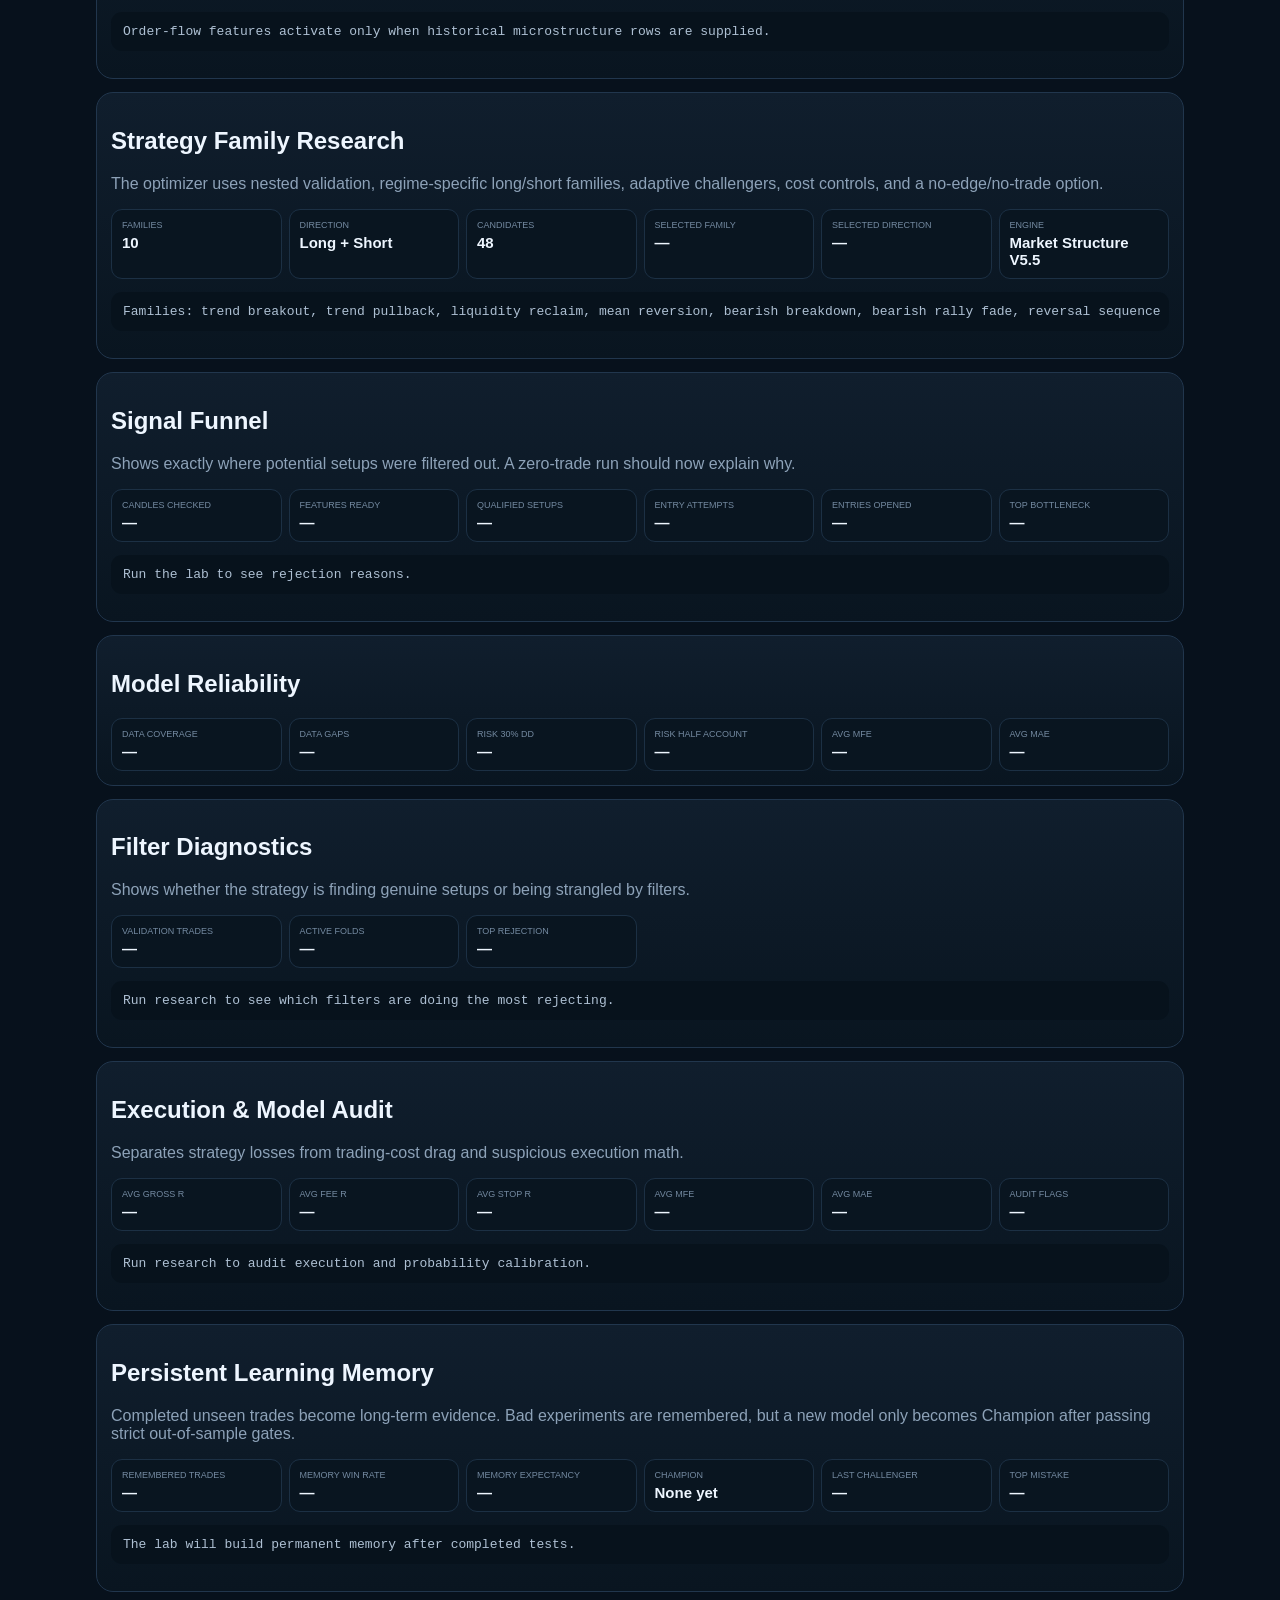
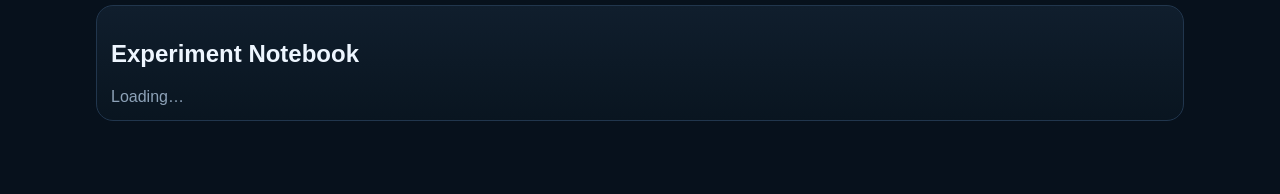
==== commit 3dfd5815: "Add files via upload" ====
--- a/templates/index.html
+++ b/templates/index.html
@@ -52,7 +52,7 @@
 <div class="stat"><small>Entry style</small><b>Retrace / Limit</b></div>
 <div class="stat"><small>Lookahead</small><b>None</b></div>
 </div></div>
-<div class="panel"><h2>Market Structure Intelligence V5.4</h2>
+<div class="panel"><h2>Market Structure Intelligence V5.5</h2>
 <p class="muted">The lab now converts liquidity, BOS/CHOCH, FVG, equilibrium and daily-bias concepts into measurable features and learns which combinations actually survive unseen testing.</p>
 <div class="stats">
 <div class="stat"><small>Structure</small><b>HH/HL/LH/LL</b></div>
@@ -82,7 +82,7 @@
 <div class="stat"><small>Candidates</small><b id="familyCandidates">48</b></div>
 <div class="stat"><small>Selected family</small><b id="selectedFamily">—</b></div>
 <div class="stat"><small>Selected direction</small><b id="selectedDirection">—</b></div>
-<div class="stat"><small>Engine</small><b>Market Structure V5.4</b></div>
+<div class="stat"><small>Engine</small><b>Market Structure V5.5</b></div>
 </div>
 <pre id="familyDetails">Families: trend breakout, trend pullback, liquidity reclaim, mean reversion, bearish breakdown, bearish rally fade, reversal sequence long/short, continuation sequence long/short.</pre></div>
 <div class="panel"><h2>Signal Funnel</h2>
@@ -156,6 +156,41 @@
     starting_balance:Number(v('balance')),risk_per_trade:Number(v('risk'))/100,
     fee_rate:Number(v('fee'))/100,slippage_rate:Number(v('slip'))/100,notes:v('notes')};
 }
+
+const sleep=ms=>new Promise(resolve=>setTimeout(resolve,ms));
+
+async function fetchJSON(url,options={},attempts=5){
+  let lastErr=null;
+  for(let attempt=0;attempt<attempts;attempt++){
+    try{
+      const r=await fetch(url,{cache:'no-store',...options});
+      const type=(r.headers.get('content-type')||'').toLowerCase();
+      const raw=await r.text();
+      if(!type.includes('application/json')){
+        const preview=(raw||'').replace(/\s+/g,' ').slice(0,120);
+        const htmlLike=preview.startsWith('<!DOCTYPE')||preview.startsWith('<html');
+        const temporary=[408,425,429,500,502,503,504].includes(r.status)||htmlLike;
+        if(temporary && attempt<attempts-1){await sleep(Math.min(12000,800*Math.pow(2,attempt)));continue;}
+        const err=new Error(`Server returned ${r.status||'an invalid response'} instead of JSON${preview?`: ${preview}`:''}`);
+        err.status=r.status;err.temporary=temporary;throw err;
+      }
+      let data={};
+      try{data=raw?JSON.parse(raw):{}}
+      catch(parseErr){
+        if(attempt<attempts-1){await sleep(Math.min(12000,800*Math.pow(2,attempt)));continue;}
+        const err=new Error(`Invalid JSON from server: ${parseErr.message}`);err.status=r.status;throw err;
+      }
+      return {response:r,data};
+    }catch(err){
+      lastErr=err;
+      const temporary=err.temporary||!err.status||[408,425,429,500,502,503,504].includes(err.status);
+      if(temporary && attempt<attempts-1){await sleep(Math.min(12000,800*Math.pow(2,attempt)));continue;}
+      throw err;
+    }
+  }
+  throw lastErr||new Error('Request failed');
+}
+
 
 function renderResult(d){
   const w=d.walk_forward||{},m=d.monte_carlo||{};
@@ -209,92 +244,86 @@
   if(recovering)return;
   recovering=true;driving=false;
   try{
-    const r=await fetch('/api/jobs/active',{cache:'no-store'});
-    const active=await r.json();
+    msg('Server restarted. Checking for a surviving checkpoint…');
+    let activePayload;
+    try{activePayload=await fetchJSON('/api/jobs/active',{},6)}
+    catch(e){recovering=false;msg('Render is still restarting. Recovery will retry shortly…');setTimeout(recoverLostJob,5000);return;}
+    const active=activePayload.data||{};
     if(active.status==='running'){
-      jobId=active.id;saveLaunch(jobId,savedConfig());
-      msg('Server restarted. Resuming saved checkpoint…');showJob(active);
-      recovering=false;setTimeout(drive,700);return;
+      jobId=active.id;saveLaunch(jobId,savedConfig()||currentConfig());msg('Server restarted. Resuming saved checkpoint…');showJob(active);
+      recovering=false;setTimeout(drive,1500);return;
     }
     const cfg=savedConfig();
-    if(!cfg){
-      jobId=null;clearLaunch();msg('Server restarted and the old checkpoint is gone. Start a new research run.');
-      recovering=false;return;
-    }
-    const recoveryKey='cryptoResearchRecovered:'+jobId;
+    if(!cfg){jobId=null;clearLaunch();recovering=false;msg('The old server checkpoint is gone. Start a new research run.');return;}
+    const previousJob=jobId||localStorage.getItem(JOB_KEY)||'unknown';
+    const recoveryKey='cryptoResearchRecovered:'+previousJob;
     if(sessionStorage.getItem(recoveryKey)){
-      jobId=null;clearLaunch();
-      msg('The server restarted again and could not preserve the checkpoint. Configure persistent storage before another long run.');
-      recovering=false;return;
+      jobId=null;clearLaunch();recovering=false;msg('The server lost the checkpoint twice. Recovery stopped to avoid an endless restart loop.');return;
     }
     sessionStorage.setItem(recoveryKey,'1');
-    msg('Server restarted and lost its local checkpoint. Rebuilding the run automatically from the saved settings…');
-    const start=await fetch('/api/jobs/start',{method:'POST',headers:{'Content-Type':'application/json'},body:JSON.stringify(cfg)});
-    const d=await start.json();
-    if(!start.ok)throw new Error(d.error||'Could not rebuild research job');
-    jobId=d.job_id;saveLaunch(jobId,cfg);
-    recovering=false;setTimeout(drive,700);
-  }catch(e){
-    jobId=null;clearLaunch();recovering=false;msg('Recovery stopped: '+e.message);
-  }
-}
-
+    msg('Checkpoint was lost. Waiting for Render to stabilize before rebuilding…');
+    await sleep(3500);
+    let startPayload;
+    try{startPayload=await fetchJSON('/api/jobs/start',{method:'POST',headers:{'Content-Type':'application/json'},body:JSON.stringify(cfg)},6)}
+    catch(e){sessionStorage.removeItem(recoveryKey);recovering=false;msg('Render is still unavailable. Recovery will retry automatically…');setTimeout(recoverLostJob,7000);return;}
+    const {response:start,data:d}=startPayload;
+    if(!start.ok){
+      if(start.status===409){recovering=false;setTimeout(recoverLostJob,1500);return;}
+      sessionStorage.removeItem(recoveryKey);throw new Error(d.error||d.message||`Could not rebuild research job (${start.status})`);
+    }
+    jobId=d.job_id;saveLaunch(jobId,cfg);msg('Research checkpoint rebuilt. Continuing…');recovering=false;setTimeout(drive,1500);
+  }catch(e){recovering=false;msg('Recovery stopped: '+(e.message||'unknown recovery error'));}
+}
 async function drive(){
   if(driving||recovering||!jobId)return;
   driving=true;
   try{
-    const r=await fetch(`/api/jobs/${jobId}/step`,{method:'POST',cache:'no-store'});
-    const j=await r.json();
-    if(r.status===404||r.status===410||j.code==='JOB_CHECKPOINT_LOST'){
-      driving=false;await recoverLostJob();return;
-    }
+    let payload;
+    try{payload=await fetchJSON(`/api/jobs/${jobId}/step`,{method:'POST'},4)}
+    catch(e){driving=false;msg('Render is temporarily unavailable. Retrying research checkpoint…');if(jobId)setTimeout(drive,4000);return;}
+    const {response:r,data:j}=payload;
+    if(r.status===404||r.status===410||j.code==='JOB_CHECKPOINT_LOST'){driving=false;await recoverLostJob();return;}
     if(!r.ok&&j.status!=='error')throw new Error(j.error||j.message||`HTTP ${r.status}`);
     showJob(j);
-    if(j.status==='complete'){
-      renderResult(j.result||{});jobId=null;clearLaunch();history();learningSummary();driving=false;return;
-    }
-    if(j.status==='error'){
-      msg('Research stopped: '+(j.error||'unknown error'));jobId=null;clearLaunch();driving=false;return;
-    }
-  }catch(e){msg('Connection interrupted. Retrying checkpoint…');}
-  driving=false;
-  if(jobId)setTimeout(drive,900);
-}
-
+    if(j.status==='complete'){renderResult(j.result||{});jobId=null;clearLaunch();history();learningSummary();driving=false;return;}
+    if(j.status==='error'){msg('Research stopped: '+(j.error||'unknown error'));jobId=null;clearLaunch();driving=false;return;}
+  }catch(e){msg('Research request error: '+(e.message||'unknown error'));}
+  driving=false;if(jobId)setTimeout(drive,1500);
+}
 async function run(){
   if(jobId){msg('Research is already running.');return}
   try{
     const cfg=currentConfig();
-    const r=await fetch('/api/jobs/start',{method:'POST',headers:{'Content-Type':'application/json'},body:JSON.stringify(cfg)});
-    const d=await r.json();
-    if(!r.ok){msg(d.error||'Could not start.');await resumeActive();return}
-    jobId=d.job_id;saveLaunch(jobId,cfg);msg('Research job created. Preparing…');drive();
+    let payload;
+    try{payload=await fetchJSON('/api/jobs/start',{method:'POST',headers:{'Content-Type':'application/json'},body:JSON.stringify(cfg)},5)}
+    catch(e){msg('Could not start yet: '+(e.message||'server unavailable'));await resumeActive();return;}
+    const r=payload.response,d=payload.data;
+    if(!r.ok){msg(d.error||d.message||'Could not start.');await resumeActive();return}
+    jobId=d.job_id;saveLaunch(jobId,cfg);msg('Research job created. Preparing…');setTimeout(drive,700);
   }catch(e){msg('Could not start research: '+e.message)}
 }
-
 async function resumeActive(){
   try{
-    const r=await fetch('/api/jobs/active',{cache:'no-store'});const j=await r.json();
-    if(j.status==='running'){
-      jobId=j.id;saveLaunch(jobId,savedConfig()||currentConfig());showJob(j);setTimeout(drive,500);return true;
-    }
+    const payload=await fetchJSON('/api/jobs/active',{},4);const j=payload.data||{};
+    if(j.status==='running'){jobId=j.id;saveLaunch(jobId,savedConfig()||currentConfig());showJob(j);setTimeout(drive,700);return true;}
+    const remembered=localStorage.getItem(JOB_KEY);if(remembered){jobId=remembered;setTimeout(drive,700);return true;}
+  }catch(e){
     const remembered=localStorage.getItem(JOB_KEY);
-    if(remembered){jobId=remembered;setTimeout(drive,500);return true;}
-  }catch(e){}
+    if(remembered){jobId=remembered;msg('Render is restarting. Saved job will resume automatically when the server returns…');setTimeout(drive,4000);return true;}
+  }
   return false;
 }
-
 async function history(){
   try{
-    const r=await fetch('/api/runs',{cache:'no-store'});const d=await r.json();
+    const p=await fetchJSON('/api/runs',{},3);const d=p.data;
     document.getElementById('history').innerHTML=d.length?d.map(x=>`<div class="run"><span class="badge">${x.config_hash||'run'}</span><b>#${x.id} ${x.symbol} ${x.interval}</b> · ${x.walk_forward?.trades??0} test trades · PF ${x.walk_forward?.avg_profit_factor??'—'} · expectancy ${x.walk_forward?.avg_expectancy_r??'—'}R</div>`).join(''):'No experiments yet.';
   }catch(e){}
 }
 
 async function learningSummary(){
   try{
-    const r=await fetch(`/api/learning/summary?symbol=${encodeURIComponent(v('symbol'))}&interval=${encodeURIComponent(v('interval'))}`,{cache:'no-store'});
-    const d=await r.json(),m=d.memory||{};
+    const p=await fetchJSON(`/api/learning/summary?symbol=${encodeURIComponent(v('symbol'))}&interval=${encodeURIComponent(v('interval'))}`,{},3);
+    const d=p.data,m=d.memory||{};
     const set=(id,x)=>{const e=document.getElementById(id);if(e)e.textContent=x};
     set('memsamples',m.samples??0);set('memwin',(m.win_rate??'—')+'%');
     set('memexp',(m.expectancy_r??'—')+' R');
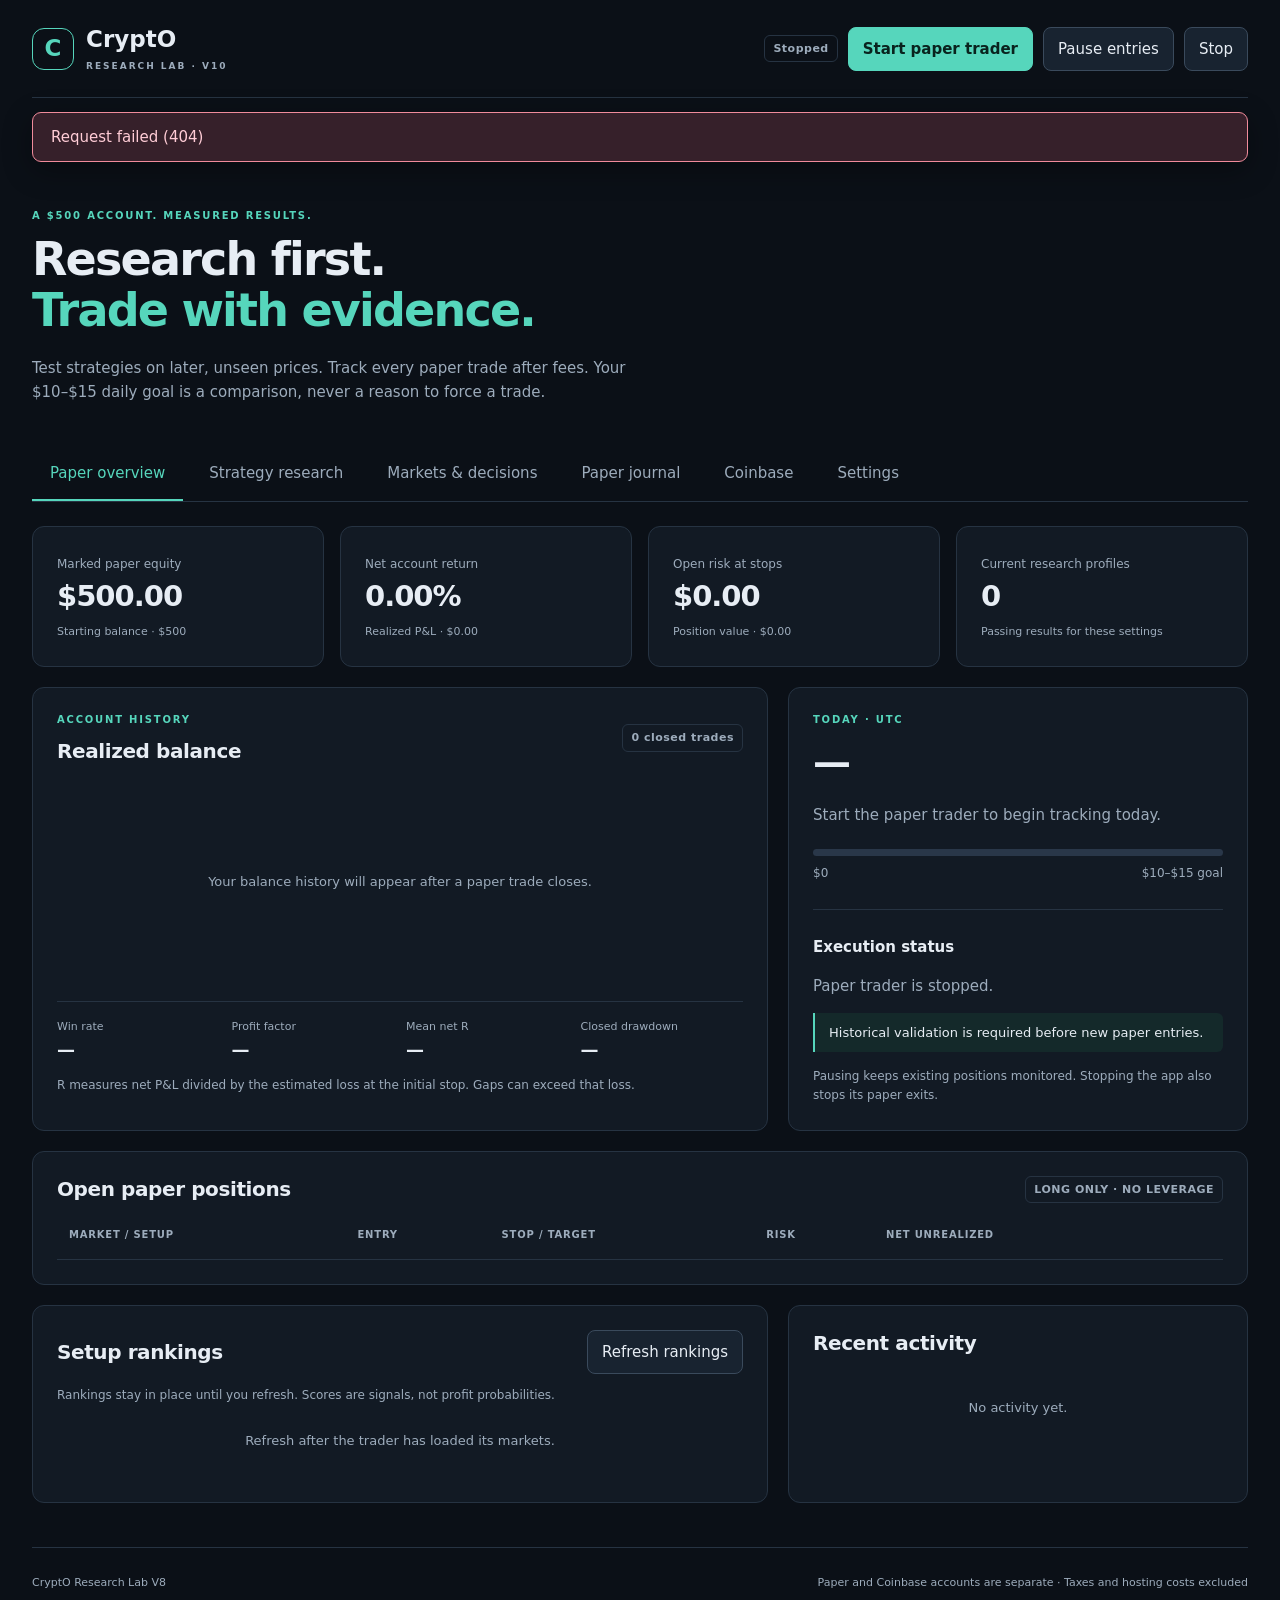
==== commit 7c80a874: "Add files via upload" ====
--- a/templates/index.html
+++ b/templates/index.html
@@ -1,338 +1,93 @@
 <!doctype html>
-<html><head><meta charset="utf-8"><meta name="viewport" content="width=device-width,initial-scale=1">
-<title>CryptO Research Lab</title>
-<style>
-:root{--bg:#07111c;--p:#0d1a28;--line:#21364d;--txt:#eef6ff;--muted:#8da2b8;--g:#6fe3ac;--r:#ff91a0;--c:#6fd6ff}
-*{box-sizing:border-box}body{margin:0;background:radial-gradient(circle at 12% 0%,rgba(111,214,255,.13),transparent 30%),var(--bg);color:var(--txt);font-family:-apple-system,BlinkMacSystemFont,Arial}.shell{max-width:1120px;margin:auto;padding:0 16px 60px}.nav{height:64px;display:flex;align-items:center;border-bottom:1px solid #172a3b;font-weight:950}.hero{padding:26px 0 12px}.hero h1{font-size:38px;margin:0 0 8px}.hero p{color:var(--muted);max-width:800px;line-height:1.5}.panel{background:linear-gradient(180deg,#101e2d,#091520);border:1px solid var(--line);border-radius:17px;padding:14px;margin:13px 0}.grid{display:grid;grid-template-columns:repeat(4,1fr);gap:8px}.stats{display:grid;grid-template-columns:repeat(6,1fr);gap:7px}.stat{background:#091520;border:1px solid #1c3044;border-radius:11px;padding:10px}.stat small,label{display:block;color:#748aa1;font-size:9px;text-transform:uppercase}.stat b{display:block;font-size:15px;margin-top:4px}input,select,textarea,button{width:100%;padding:10px;border-radius:10px;border:1px solid #284057;background:#101e2c;color:#eef6ff}textarea{min-height:60px}.actions{display:flex;gap:8px;margin-top:10px}.actions button{width:auto;background:#e0f3ff;color:#06111b;font-weight:900}.good{color:var(--g)}.bad{color:var(--r)}.muted{color:var(--muted)}pre{background:#07121c;border-radius:11px;padding:12px;overflow:auto;max-height:460px;color:#aec0d3}.run{padding:9px;border-bottom:1px solid #1c3044;font-size:11px}.msg{margin-top:8px;color:#ffd0d6}.badge{display:inline-block;padding:5px 7px;border-radius:999px;border:1px solid #29445d;color:#9bb1c7;font-size:9px;margin-right:5px}
-@media(max-width:820px){.grid,.stats{grid-template-columns:repeat(2,1fr)}.hero h1{font-size:30px}}
-</style></head>
-<body><div class="shell">
-<div class="nav">CryptO Research Lab</div>
-<div class="hero"><h1>Test ideas like a research desk.</h1><p>Expanding walk-forward validation, train-only learning, dynamic liquidity/slippage assumptions, regime breakdowns, Monte Carlo stress tests and a permanent experiment notebook.</p></div>
-
-<div class="panel">
-<div class="grid">
-<div><label>Pair</label><input id="symbol" value="BTCUSDT"></div>
-<div><label>Timeframe</label><select id="interval"><option>5m</option><option selected>15m</option><option>1h</option><option>4h</option></select></div>
-<div><label>Years</label><input id="years" type="number" value="3" step=".5"></div>
-<div><label>Starting balance</label><input id="balance" type="number" value="500"></div>
-<div><label>Risk %</label><input id="risk" type="number" value="1" step=".1"></div>
-<div><label>Fee %</label><input id="fee" type="number" value=".4" step=".01"></div>
-<div><label>Base slippage %</label><input id="slip" type="number" value=".1" step=".01"></div>
-<div><label>Training split</label><input id="train" type="number" value="70" disabled></div>
+<html lang="en">
+<head>
+<meta charset="utf-8"><meta name="viewport" content="width=device-width,initial-scale=1">
+<title>CryptO — Research &amp; Coinbase</title>
+<link rel="stylesheet" href="/static/style.css">
+<script src="/static/app.js" defer></script>
+<script src="/static/coinbase.js" defer></script>
+</head>
+<body>
+<div class="shell">
+<header>
+  <a class="brand" href="/" aria-label="CryptO home"><span class="brand-icon">C</span><span>CryptO<small>RESEARCH LAB · V10</small></span></a>
+  <div class="top-actions"><span id="runtimeBadge" class="badge">Stopped</span><button id="startBtn" class="primary">Start paper trader</button><button id="pauseBtn">Pause entries</button><button id="stopBtn">Stop</button></div>
+</header>
+<div id="notice" class="notice" role="status" hidden></div>
+<div id="accessPanel" class="panel" hidden><form id="accessForm" class="inline-form"><label>App access token <input id="accessToken" type="password" autocomplete="current-password" required></label><button class="primary">Connect</button></form></div>
+<section class="intro"><p class="eyebrow">A $500 ACCOUNT. MEASURED RESULTS.</p><h1>Research first.<br><span>Trade with evidence.</span></h1><p>Test strategies on later, unseen prices. Track every paper trade after fees. Your $10–$15 daily goal is a comparison, never a reason to force a trade.</p></section>
+<nav aria-label="Dashboard sections" class="tabs">
+<button class="active" data-tab="overview">Paper overview</button><button data-tab="research">Strategy research</button><button data-tab="markets">Markets & decisions</button><button data-tab="journal">Paper journal</button><button data-tab="coinbase">Coinbase</button><button data-tab="settings">Settings</button>
+</nav>
+<main>
+<section id="overview" class="tab-panel">
+<div class="metrics">
+<article class="metric"><span>Marked paper equity</span><strong id="equity">$500.00</strong><small id="equityNote">Starting balance · $500</small></article>
+<article class="metric"><span>Net account return</span><strong id="return">0.00%</strong><small id="realized">Realized P&amp;L · $0.00</small></article>
+<article class="metric"><span>Open risk at stops</span><strong id="openRisk">$0.00</strong><small id="exposure">Position value · $0.00</small></article>
+<article class="metric"><span>Current research profiles</span><strong id="profiles">0</strong><small>Passing results for these settings</small></article>
 </div>
-<div style="margin-top:9px"><label>Experiment notes</label><textarea id="notes" placeholder="Example: testing stronger sweep / liquidity filters"></textarea></div>
-<div class="actions"><button onclick="download()">DOWNLOAD HISTORY</button><button onclick="run()">RUN RESEARCH LAB</button></div><div id="msg" class="msg"></div>
+<div class="two-col">
+<article class="panel chart-panel"><div class="panel-title"><div><p class="eyebrow">ACCOUNT HISTORY</p><h2>Realized balance</h2></div><span id="tradeCount" class="badge">0 closed trades</span></div><div id="balanceChart" class="chart"><p class="empty">Your balance history will appear after a paper trade closes.</p></div><div class="small-metrics"><div>Win rate<strong id="winRate">—</strong></div><div>Profit factor<strong id="profitFactor">—</strong></div><div>Mean net R<strong id="expectancy">—</strong></div><div>Closed drawdown<strong id="drawdown">—</strong></div></div><p class="footnote">R measures net P&amp;L divided by the estimated loss at the initial stop. Gaps can exceed that loss.</p></article>
+<article class="panel"><p class="eyebrow">TODAY · UTC</p><h2 id="dayPnl">—</h2><p id="dayNote" class="muted">Start the paper trader to begin tracking today.</p><div class="goal-track"><div id="goalFill"></div></div><div class="between muted"><span>$0</span><span>$10–$15 goal</span></div><hr><h3>Execution status</h3><p id="streamState" class="muted">Paper trader is stopped.</p><p id="bootstrapState" class="muted"></p><p id="entryState" class="callout">Historical validation is required before new paper entries.</p><p class="footnote">Pausing keeps existing positions monitored. Stopping the app also stops its paper exits.</p></article>
 </div>
-
-<div class="panel"><h2>Walk-Forward Results</h2>
-<div class="stats">
-<div class="stat"><small>Test trades</small><b id="trades">—</b></div><div class="stat"><small>Avg win rate</small><b id="win">—</b></div>
-<div class="stat"><small>Avg profit factor</small><b id="pf">—</b></div><div class="stat"><small>Expectancy</small><b id="exp">—</b></div>
-<div class="stat"><small>Worst drawdown</small><b id="dd">—</b></div><div class="stat"><small>Profitable folds</small><b id="folds">—</b></div>
-</div></div>
-
-<div class="panel"><h2>Monte Carlo Stress Test</h2>
-<div class="stats">
-<div class="stat"><small>Prob. profitable</small><b id="mcprob">—</b></div><div class="stat"><small>Median return</small><b id="mcmed">—</b></div>
-<div class="stat"><small>5th percentile</small><b id="mcp05">—</b></div><div class="stat"><small>95th percentile</small><b id="mcp95">—</b></div>
-<div class="stat"><small>Median max DD</small><b id="mcdd">—</b></div><div class="stat"><small>R samples</small><b id="mcsamples">—</b></div>
-</div><pre id="details">Run the lab to see fold-by-fold results, learned edge statistics and strategy parameters.</pre></div>
-
-
-
-
-
-
-<div class="panel"><h2>Sequence Entry Engine</h2>
-<p class="muted">Tests ordered setups instead of chasing one signal candle: liquidity event → BOS/CHOCH → retracement → confirmation → retrace-limit entry.</p>
-<div class="stats">
-<div class="stat"><small>Reversal sequences</small><b>Long + Short</b></div>
-<div class="stat"><small>Continuation sequences</small><b>Long + Short</b></div>
-<div class="stat"><small>Entry style</small><b>Retrace / Limit</b></div>
-<div class="stat"><small>Lookahead</small><b>None</b></div>
-</div></div>
-<div class="panel"><h2>Market Structure Intelligence V5.5</h2>
-<p class="muted">The lab now converts liquidity, BOS/CHOCH, FVG, equilibrium and daily-bias concepts into measurable features and learns which combinations actually survive unseen testing.</p>
-<div class="stats">
-<div class="stat"><small>Structure</small><b>HH/HL/LH/LL</b></div>
-<div class="stat"><small>BOS / CHOCH</small><b>Enabled</b></div>
-<div class="stat"><small>Liquidity map</small><b>Day/Week + EQH/EQL</b></div>
-<div class="stat"><small>FVG / IFVG</small><b>Enabled</b></div>
-<div class="stat"><small>Premium / Discount</small><b>Enabled</b></div>
-<div class="stat"><small>Sequence learning</small><b>Enabled</b></div>
+<article class="panel"><div class="panel-title"><h2>Open paper positions</h2><span class="badge">LONG ONLY · NO LEVERAGE</span></div><div class="table-wrap"><table><thead><tr><th>Market / setup</th><th>Entry</th><th>Stop / target</th><th>Risk</th><th>Net unrealized</th><th></th></tr></thead><tbody id="positions"></tbody></table></div></article>
+<div class="two-col">
+<article class="panel"><div class="panel-title"><h2>Setup rankings</h2><button id="refreshRankings">Refresh rankings</button></div><p class="footnote">Rankings stay in place until you refresh. Scores are signals, not profit probabilities.</p><div id="rankings"><p class="empty">Refresh after the trader has loaded its markets.</p></div></article>
+<article class="panel"><h2>Recent activity</h2><div id="activity" class="activity"><p class="empty">No activity yet.</p></div></article>
 </div>
-<pre id="structureDetails">Run research to see the expectancy of individual concepts and multi-step setup sequences.</pre></div>
-<div class="panel"><h2>Quant Intelligence V4</h2>
-<p class="muted">Counterfactual learning, cross-coin memory, probability calibration, edge-stability checks, bounded dynamic risk, and optional historical order-flow / derivatives data.</p>
-<div class="stats">
-<div class="stat"><small>Microstructure data</small><b id="microAvailable">OHLCV proxy</b></div>
-<div class="stat"><small>Edge stability</small><b id="edgeStable">—</b></div>
-<div class="stat"><small>Calibration Brier</small><b id="brier">—</b></div>
-<div class="stat"><small>Rejected setups learned</small><b id="cfSamples">—</b></div>
-<div class="stat"><small>Missed 1R rate</small><b id="cf1r">—</b></div>
-<div class="stat"><small>Risk sizing</small><b>0.25–1.0×</b></div>
+</section>
+<section id="research" class="tab-panel" hidden>
+<article class="panel"><p class="eyebrow">TEST THE IDEA BEFORE TRUSTING IT</p><h2>Historical strategy research</h2><p class="muted">Sixteen fixed candidates across trend pullbacks, volume breakouts, range reclaims, and a breakout with combined confirmations. Selection uses chronological training and validation, then tests frozen choices in later windows and a final holdout.</p>
+<form id="researchForm" class="inline-form"><label class="grow">Coinbase USD markets <input id="researchSymbols" value="BTC-USD, ETH-USD, SOL-USD" required placeholder="BTC-USD, ETH-USD"></label><label>History <select id="researchDays"><option value="90">90 days</option><option value="180" selected>180 days</option><option value="365">365 days</option></select></label><button id="researchRun" class="primary">Run research</button><button type="button" id="researchCancel">Cancel</button></form>
+<p id="researchCosts" class="callout"></p><p class="footnote">Choose your actual fee in Settings first. At 1-hour resolution, use 180 or 365 days to meet the 3,000-candle minimum. Missing candles cause rejection. Downloads can take several minutes.</p>
+<div class="between"><p id="researchMessage" role="status">No historical validation yet.</p><button id="researchExport" class="small">Export results</button></div><progress id="researchProgress" value="0" max="1" aria-label="Research progress"></progress></article>
+<div id="researchResults"><p class="empty">No results yet. A valid outcome is that every strategy is rejected.</p></div>
+</section>
+<section id="markets" class="tab-panel" hidden>
+<article class="panel"><h2>Markets & decisions</h2><p class="muted">Fresh quotes and complete candles are required. Each market explains why it is waiting.</p><div class="table-wrap"><table><thead><tr><th>Market</th><th>Price</th><th>Quote age</th><th>Candles<br>5m / 15m / 1h / 4h</th><th>Context</th><th>Latest decision</th></tr></thead><tbody id="marketsTable"></tbody></table></div></article>
+</section>
+<section id="journal" class="tab-panel" hidden>
+<article class="panel"><div class="panel-title"><div><p class="eyebrow">EVERY FILL, EVERY COST</p><h2>Paper trade journal</h2></div><button id="tradeExport">Download all trades</button></div><div class="table-wrap"><table><thead><tr><th>Opened / market</th><th>Strategy</th><th>Status</th><th>Net P&amp;L</th><th>Net R</th><th>Exit reason</th></tr></thead><tbody id="journalTable"></tbody></table></div><p class="footnote">The table shows the latest 100 trades. CSV includes the full journal. No real exchange orders are submitted.</p></article>
+<article class="panel"><h2>Results by strategy</h2><div id="strategyResults"></div></article>
+</section>
+<section id="coinbase" class="tab-panel" hidden>
+<article class="panel">
+<div class="panel-title"><div><p class="eyebrow">COINBASE ADVANCED · USD SPOT</p><h2>Account connection</h2></div><span id="cbMode" class="badge">Not connected</span></div>
+<p class="muted">Connect using a local ECDSA API key. Your key stays on the computer running this app. Preview mode submits no exchange orders.</p>
+<div class="top-actions wrap"><button id="cbSync">Sync account &amp; fees</button><button id="cbApplyFee">Use Coinbase fee in research</button><button id="cbPreview" class="primary">Start preview runner</button><button id="cbStop">Stop Coinbase runner</button></div>
+<p id="cbMessage" class="callout" role="status">Configure the local key and app access token to connect.</p>
+<div class="result-metrics"><div>Available USD<strong id="cbCash">—</strong></div><div>Taker / maker fee<strong id="cbFees">—</strong></div><div>Bot realized P&amp;L<strong id="cbPnl">—</strong></div><div>Bot marked equity<strong id="cbEquity">—</strong></div></div>
+<p id="cbAccountNote" class="footnote"></p>
+</article>
+<div class="two-col">
+<article class="panel"><p class="eyebrow">INSPECT BEFORE ENABLING</p><h2>Latest Coinbase preview</h2><div id="cbPreviewResult"><p class="empty">A fresh, qualified strategy signal is required. Start the paper/market runner and run historical research first.</p></div><p class="footnote">A preview is not a fill or a promise of execution. Entry uses a price-capped fill-or-kill buy with attached take-profit and stop-loss protection. Unsupported combinations are rejected. The app also checks visible buy and sell depth before entry. Potential target profit assumes the target is reached; it is not an expected return.</p></article>
+<article class="panel"><p class="eyebrow">REAL-MONEY CONTROLS</p><h2>Live Coinbase runner</h2><p class="muted">Real orders require local opt-in, View and Trade permissions without Transfer, and a dedicated USD-funded spot portfolio. The initial live version caps capital at $500, each entry at $150, and holds one position at a time.</p><div class="top-actions wrap"><button id="cbLive" class="danger">Enable live runner</button><button id="cbPause">Pause Coinbase entries</button><button id="cbClose" class="danger">Close bot position</button></div><p id="cbDay" class="footnote"></p><p class="footnote">Current rules require at least 1.5 units of potential reward after costs per unit of modeled stop risk. After three consecutive net losses, that market waits six hours before another entry.</p><p class="footnote">Pausing preserves exit monitoring. Stopping leaves submitted exchange orders in place. Missing protection, unknown submissions, or residual holdings require attention on Coinbase. Stop execution can fail in volatile markets.</p></article>
 </div>
-<pre id="quantDetails">Order-flow features activate only when historical microstructure rows are supplied.</pre></div>
-<div class="panel"><h2>Strategy Family Research</h2>
-<p class="muted">The optimizer uses nested validation, regime-specific long/short families, adaptive challengers, cost controls, and a no-edge/no-trade option.</p>
-<div class="stats">
-<div class="stat"><small>Families</small><b>10</b></div>
-<div class="stat"><small>Direction</small><b>Long + Short</b></div>
-<div class="stat"><small>Candidates</small><b id="familyCandidates">48</b></div>
-<div class="stat"><small>Selected family</small><b id="selectedFamily">—</b></div>
-<div class="stat"><small>Selected direction</small><b id="selectedDirection">—</b></div>
-<div class="stat"><small>Engine</small><b>Market Structure V5.5</b></div>
+<article class="panel"><h2>Coinbase order journal</h2><p class="muted">These records use confirmed exchange fills. They do not include trades made outside this bot.</p><div class="table-wrap"><table><thead><tr><th>Created / market</th><th>Status</th><th>Purchased / remaining</th><th>Net realized</th><th>Exchange order ID</th><th>Note</th></tr></thead><tbody id="cbTrades"></tbody></table></div></article>
+</section>
+<section id="settings" class="tab-panel" hidden>
+<article class="panel"><p class="eyebrow">COSTS COME FIRST</p><h2>Research &amp; paper account settings</h2><p class="muted">The default fee is an assumption, not your confirmed exchange tier. Changing the interval, risk size, position cap, fee, or slippage requires matching historical research again.</p><form id="settingsForm">
+<div class="form-grid">
+<label>Decision interval<select name="decision_interval"><option value="5m">5 minutes</option><option value="15m">15 minutes</option><option value="1h">1 hour</option></select></label>
+<label>Fee per side (%)<input name="fee_rate" type="number" min="0" max="2" step="0.001" required></label>
+<label>Slippage per fill (%)<input name="slippage_rate" type="number" min="0" max="1" step="0.001" required></label>
+<label>Risk per trade (%)<input name="risk_per_trade" type="number" min="0.1" max="2" step="0.05" required></label>
+<label>Total open risk (%)<input name="max_total_risk" type="number" min="0.5" max="8" step="0.1" required></label>
+<label>Daily entry loss limit (%)<input name="daily_loss_limit" type="number" min="0.5" max="10" step="0.1" required></label>
+<label>Maximum open positions<input name="max_positions" type="number" min="1" max="10" step="1" required></label>
+<label>Markets monitored (stop first)<input name="universe_size" type="number" min="1" max="30" step="1" required></label>
+<label>Maximum position value (%)<input name="max_notional_fraction" type="number" min="5" max="100" step="1" required></label>
+<label>Maximum bid/ask spread (%)<input name="max_spread" type="number" min="0.01" max="2" step="0.01" required></label>
 </div>
-<pre id="familyDetails">Families: trend breakout, trend pullback, liquidity reclaim, mean reversion, bearish breakdown, bearish rally fade, reversal sequence long/short, continuation sequence long/short.</pre></div>
-<div class="panel"><h2>Signal Funnel</h2>
-<p class="muted">Shows exactly where potential setups were filtered out. A zero-trade run should now explain why.</p>
-<div class="stats">
-<div class="stat"><small>Candles checked</small><b id="fcandles">—</b></div>
-<div class="stat"><small>Features ready</small><b id="ffeatures">—</b></div>
-<div class="stat"><small>Qualified setups</small><b id="fqualified">—</b></div>
-<div class="stat"><small>Entry attempts</small><b id="fattempts">—</b></div>
-<div class="stat"><small>Entries opened</small><b id="fopened">—</b></div>
-<div class="stat"><small>Top bottleneck</small><b id="fbottleneck">—</b></div>
+<label class="check"><input name="validated_only" type="checkbox" checked> Require a current passing historical profile before paper entries</label>
+<p class="footnote">If disabled, unvalidated experiments use one quarter of the configured trade risk. Historical research still uses the full configured risk. Research qualifies individual markets; combined portfolio performance needs forward paper testing.</p>
+<button class="primary">Save settings</button><span id="settingsSaved" class="muted"></span>
+</form></article>
+<article class="panel"><h2>Account history</h2><p class="muted">Download a database backup to preserve settings, trades, research, and learned observations.</p><button id="backupBtn">Download database backup</button><hr><h3>Reset the paper account</h3><p class="muted">Close all paper positions before resetting. Reset returns the account to $500 and clears its journal; a database backup is created first.</p><label class="check"><input id="keepMemory" type="checkbox" checked> Keep learned observations and research</label><button id="resetBtn" class="danger">Reset paper account</button></article>
+</section>
+</main>
+<footer>CryptO Research Lab V8 <span>Paper and Coinbase accounts are separate · Taxes and hosting costs excluded</span></footer>
 </div>
-<pre id="funnelDetails">Run the lab to see rejection reasons.</pre></div>
-<div class="panel"><h2>Model Reliability</h2>
-<div class="stats">
-<div class="stat"><small>Data coverage</small><b id="coverage">—</b></div>
-<div class="stat"><small>Data gaps</small><b id="gaps">—</b></div>
-<div class="stat"><small>Risk 30% DD</small><b id="risk30">—</b></div>
-<div class="stat"><small>Risk half account</small><b id="riskhalf">—</b></div>
-<div class="stat"><small>Avg MFE</small><b id="mfe">—</b></div>
-<div class="stat"><small>Avg MAE</small><b id="mae">—</b></div>
-</div></div>
-
-
-<div class="panel"><h2>Filter Diagnostics</h2>
-<p class="muted">Shows whether the strategy is finding genuine setups or being strangled by filters.</p>
-<div class="stats">
-<div class="stat"><small>Validation trades</small><b id="diagTrades">—</b></div>
-<div class="stat"><small>Active folds</small><b id="diagFolds">—</b></div>
-<div class="stat"><small>Top rejection</small><b id="diagTop">—</b></div>
-</div>
-<pre id="diagDetails">Run research to see which filters are doing the most rejecting.</pre></div>
-<div class="panel"><h2>Execution & Model Audit</h2>
-<p class="muted">Separates strategy losses from trading-cost drag and suspicious execution math.</p>
-<div class="stats">
-<div class="stat"><small>Avg gross R</small><b id="auditGross">—</b></div>
-<div class="stat"><small>Avg fee R</small><b id="auditFees">—</b></div>
-<div class="stat"><small>Avg stop R</small><b id="auditStop">—</b></div>
-<div class="stat"><small>Avg MFE</small><b id="auditMfe">—</b></div>
-<div class="stat"><small>Avg MAE</small><b id="auditMae">—</b></div>
-<div class="stat"><small>Audit flags</small><b id="auditFlags">—</b></div>
-</div>
-<pre id="auditDetails">Run research to audit execution and probability calibration.</pre></div>
-<div class="panel"><h2>Persistent Learning Memory</h2>
-<p class="muted">Completed unseen trades become long-term evidence. Bad experiments are remembered, but a new model only becomes Champion after passing strict out-of-sample gates.</p>
-<div class="stats">
-<div class="stat"><small>Remembered trades</small><b id="memsamples">—</b></div>
-<div class="stat"><small>Memory win rate</small><b id="memwin">—</b></div>
-<div class="stat"><small>Memory expectancy</small><b id="memexp">—</b></div>
-<div class="stat"><small>Champion</small><b id="champion">None yet</b></div>
-<div class="stat"><small>Last challenger</small><b id="challenger">—</b></div>
-<div class="stat"><small>Top mistake</small><b id="topmistake">—</b></div>
-</div>
-<pre id="learningDetails">The lab will build permanent memory after completed tests.</pre></div>
-<div class="panel"><h2>Experiment Notebook</h2><div id="history" class="muted">Loading…</div></div>
-</div>
-<script>
-const v=id=>document.getElementById(id).value;
-const msg=x=>document.getElementById('msg').textContent=x||'';
-let jobId=null, driving=false, recovering=false;
-const JOB_KEY='cryptoResearchActiveJobV53';
-const CFG_KEY='cryptoResearchConfigV53';
-
-function saveLaunch(job,cfg){
-  try{localStorage.setItem(JOB_KEY,job||'');localStorage.setItem(CFG_KEY,JSON.stringify(cfg||{}));}catch(e){}
-}
-function clearLaunch(){try{localStorage.removeItem(JOB_KEY)}catch(e){}}
-function savedConfig(){try{return JSON.parse(localStorage.getItem(CFG_KEY)||'null')}catch(e){return null}}
-function currentConfig(){
-  return {symbol:v('symbol'),interval:v('interval'),years:Number(v('years')),
-    starting_balance:Number(v('balance')),risk_per_trade:Number(v('risk'))/100,
-    fee_rate:Number(v('fee'))/100,slippage_rate:Number(v('slip'))/100,notes:v('notes')};
-}
-
-const sleep=ms=>new Promise(resolve=>setTimeout(resolve,ms));
-
-async function fetchJSON(url,options={},attempts=5){
-  let lastErr=null;
-  for(let attempt=0;attempt<attempts;attempt++){
-    try{
-      const r=await fetch(url,{cache:'no-store',...options});
-      const type=(r.headers.get('content-type')||'').toLowerCase();
-      const raw=await r.text();
-      if(!type.includes('application/json')){
-        const preview=(raw||'').replace(/\s+/g,' ').slice(0,120);
-        const htmlLike=preview.startsWith('<!DOCTYPE')||preview.startsWith('<html');
-        const temporary=[408,425,429,500,502,503,504].includes(r.status)||htmlLike;
-        if(temporary && attempt<attempts-1){await sleep(Math.min(12000,800*Math.pow(2,attempt)));continue;}
-        const err=new Error(`Server returned ${r.status||'an invalid response'} instead of JSON${preview?`: ${preview}`:''}`);
-        err.status=r.status;err.temporary=temporary;throw err;
-      }
-      let data={};
-      try{data=raw?JSON.parse(raw):{}}
-      catch(parseErr){
-        if(attempt<attempts-1){await sleep(Math.min(12000,800*Math.pow(2,attempt)));continue;}
-        const err=new Error(`Invalid JSON from server: ${parseErr.message}`);err.status=r.status;throw err;
-      }
-      return {response:r,data};
-    }catch(err){
-      lastErr=err;
-      const temporary=err.temporary||!err.status||[408,425,429,500,502,503,504].includes(err.status);
-      if(temporary && attempt<attempts-1){await sleep(Math.min(12000,800*Math.pow(2,attempt)));continue;}
-      throw err;
-    }
-  }
-  throw lastErr||new Error('Request failed');
-}
-
-
-function renderResult(d){
-  const w=d.walk_forward||{},m=d.monte_carlo||{};
-  const set=(id,x)=>{const e=document.getElementById(id);if(e)e.textContent=x};
-  set('trades',w.trades??'—');set('win',(w.avg_win_rate??'—')+'%');
-  set('pf',w.avg_profit_factor??'—');set('exp',(w.avg_expectancy_r??'—')+' R');
-  set('dd',(w.worst_drawdown_pct??'—')+'%');set('folds',(w.profitable_folds??'—')+'/'+(w.folds??'—'));
-  set('mcprob',(m.probability_profitable??'—')+'%');set('mcmed',(m.median_return_pct??'—')+'%');
-  set('mcp05',(m.p05_return_pct??'—')+'%');set('mcp95',(m.p95_return_pct??'—')+'%');
-  set('mcdd',(m.median_max_drawdown_pct??'—')+'%');set('mcsamples',m.samples??'—');
-  set('coverage',(d.data_quality?.coverage_pct??'—')+'%');set('gaps',d.data_quality?.gaps??'—');
-  set('risk30',(m.risk_of_30pct_drawdown??'—')+'%');set('riskhalf',(m.risk_of_half_account??'—')+'%');
-  const f=d.signal_funnel||{};
-  set('fcandles',f.candles_checked??'—');set('ffeatures',f.features_available??'—');
-  set('fqualified',f.qualified_setups??'—');set('fattempts',f.entry_attempts??'—');
-  set('fopened',f.entries_opened??'—');
-  const rej=f.rejections||{};const top=Object.entries(rej)[0];
-  set('fbottleneck',top?`${top[0]} (${top[1]})`:'—');
-  const fd=document.getElementById('funnelDetails');if(fd)fd.textContent=JSON.stringify(rej,null,2);
-    set('selectedFamily',d.best_params?.family??'—');
-  set('selectedDirection',d.best_params?.direction??'—');
-  set('familyCandidates',d.architecture?.candidate_count??'—');
-  const fam=document.getElementById('familyDetails');
-  if(fam)fam.textContent=JSON.stringify({family_selection:d.family_selection,capabilities:d.capabilities},null,2);
-    const a=d.execution_audit||{};
-  set('auditGross',(a.avg_gross_r??'—')+' R');set('auditFees',(a.avg_fee_r??'—')+' R');
-  set('auditStop',(a.avg_stop_r??'—')+' R');set('auditMfe',(a.avg_mfe_r??'—')+' R');
-  set('auditMae',(a.avg_mae_r??'—')+' R');set('auditFlags',a.flagged_trades??'—');
-  const ad=document.getElementById('auditDetails');if(ad)ad.textContent=JSON.stringify(a,null,2);
-    const q=d.counterfactual_learning||{},st=d.edge_stability||{},mi=d.microstructure||{},cal=(d.execution_audit||{}).calibration||{};
-  set('microAvailable',mi.available?`${mi.rows} rows`:'OHLCV proxy');set('edgeStable',st.stable?'YES':'NO');
-  set('brier',cal.brier_score??'—');set('cfSamples',q.samples??0);set('cf1r',(q.would_hit_1r_pct??'—')+'%');
-  const qd=document.getElementById('quantDetails');if(qd)qd.textContent=JSON.stringify({edge_stability:st,specialist_ensemble:d.specialist_ensemble,counterfactual_learning:q,microstructure:mi,calibration:cal},null,2);
-    const si=d.setup_intelligence||{};
-  const sd=document.getElementById('structureDetails');if(sd)sd.textContent=JSON.stringify(si,null,2);
-    const fdg=d.filter_diagnostics||{};
-  set('diagTrades',fdg.validation_trades??'—');set('diagFolds',fdg.folds_with_validation_trades??'—');
-  const tr=(fdg.top_validation_rejections||[])[0];set('diagTop',tr?`${tr.reason} (${tr.count})`:'—');
-  const dde=document.getElementById('diagDetails');if(dde)dde.textContent=JSON.stringify(fdg,null,2);
-  document.getElementById('details').textContent=JSON.stringify(d,null,2);
-}
-
-function showJob(j){
-  if(!j)return;
-  const detail=(j.fold&&j.folds)?` Fold ${j.fold}/${j.folds}`:'';
-  const cand=(j.stage==='candidates'&&j.candidates)?` · Strategy ${Math.min(j.candidate,j.candidates)}/${j.candidates}`:'';
-  msg(`${j.message||j.stage||'Working…'}${detail}${cand} · ${Math.round(j.progress||0)}%`);
-}
-
-async function recoverLostJob(){
-  if(recovering)return;
-  recovering=true;driving=false;
-  try{
-    msg('Server restarted. Checking for a surviving checkpoint…');
-    let activePayload;
-    try{activePayload=await fetchJSON('/api/jobs/active',{},6)}
-    catch(e){recovering=false;msg('Render is still restarting. Recovery will retry shortly…');setTimeout(recoverLostJob,5000);return;}
-    const active=activePayload.data||{};
-    if(active.status==='running'){
-      jobId=active.id;saveLaunch(jobId,savedConfig()||currentConfig());msg('Server restarted. Resuming saved checkpoint…');showJob(active);
-      recovering=false;setTimeout(drive,1500);return;
-    }
-    const cfg=savedConfig();
-    if(!cfg){jobId=null;clearLaunch();recovering=false;msg('The old server checkpoint is gone. Start a new research run.');return;}
-    const previousJob=jobId||localStorage.getItem(JOB_KEY)||'unknown';
-    const recoveryKey='cryptoResearchRecovered:'+previousJob;
-    if(sessionStorage.getItem(recoveryKey)){
-      jobId=null;clearLaunch();recovering=false;msg('The server lost the checkpoint twice. Recovery stopped to avoid an endless restart loop.');return;
-    }
-    sessionStorage.setItem(recoveryKey,'1');
-    msg('Checkpoint was lost. Waiting for Render to stabilize before rebuilding…');
-    await sleep(3500);
-    let startPayload;
-    try{startPayload=await fetchJSON('/api/jobs/start',{method:'POST',headers:{'Content-Type':'application/json'},body:JSON.stringify(cfg)},6)}
-    catch(e){sessionStorage.removeItem(recoveryKey);recovering=false;msg('Render is still unavailable. Recovery will retry automatically…');setTimeout(recoverLostJob,7000);return;}
-    const {response:start,data:d}=startPayload;
-    if(!start.ok){
-      if(start.status===409){recovering=false;setTimeout(recoverLostJob,1500);return;}
-      sessionStorage.removeItem(recoveryKey);throw new Error(d.error||d.message||`Could not rebuild research job (${start.status})`);
-    }
-    jobId=d.job_id;saveLaunch(jobId,cfg);msg('Research checkpoint rebuilt. Continuing…');recovering=false;setTimeout(drive,1500);
-  }catch(e){recovering=false;msg('Recovery stopped: '+(e.message||'unknown recovery error'));}
-}
-async function drive(){
-  if(driving||recovering||!jobId)return;
-  driving=true;
-  try{
-    let payload;
-    try{payload=await fetchJSON(`/api/jobs/${jobId}/step`,{method:'POST'},4)}
-    catch(e){driving=false;msg('Render is temporarily unavailable. Retrying research checkpoint…');if(jobId)setTimeout(drive,4000);return;}
-    const {response:r,data:j}=payload;
-    if(r.status===404||r.status===410||j.code==='JOB_CHECKPOINT_LOST'){driving=false;await recoverLostJob();return;}
-    if(!r.ok&&j.status!=='error')throw new Error(j.error||j.message||`HTTP ${r.status}`);
-    showJob(j);
-    if(j.status==='complete'){renderResult(j.result||{});jobId=null;clearLaunch();history();learningSummary();driving=false;return;}
-    if(j.status==='error'){msg('Research stopped: '+(j.error||'unknown error'));jobId=null;clearLaunch();driving=false;return;}
-  }catch(e){msg('Research request error: '+(e.message||'unknown error'));}
-  driving=false;if(jobId)setTimeout(drive,1500);
-}
-async function run(){
-  if(jobId){msg('Research is already running.');return}
-  try{
-    const cfg=currentConfig();
-    let payload;
-    try{payload=await fetchJSON('/api/jobs/start',{method:'POST',headers:{'Content-Type':'application/json'},body:JSON.stringify(cfg)},5)}
-    catch(e){msg('Could not start yet: '+(e.message||'server unavailable'));await resumeActive();return;}
-    const r=payload.response,d=payload.data;
-    if(!r.ok){msg(d.error||d.message||'Could not start.');await resumeActive();return}
-    jobId=d.job_id;saveLaunch(jobId,cfg);msg('Research job created. Preparing…');setTimeout(drive,700);
-  }catch(e){msg('Could not start research: '+e.message)}
-}
-async function resumeActive(){
-  try{
-    const payload=await fetchJSON('/api/jobs/active',{},4);const j=payload.data||{};
-    if(j.status==='running'){jobId=j.id;saveLaunch(jobId,savedConfig()||currentConfig());showJob(j);setTimeout(drive,700);return true;}
-    const remembered=localStorage.getItem(JOB_KEY);if(remembered){jobId=remembered;setTimeout(drive,700);return true;}
-  }catch(e){
-    const remembered=localStorage.getItem(JOB_KEY);
-    if(remembered){jobId=remembered;msg('Render is restarting. Saved job will resume automatically when the server returns…');setTimeout(drive,4000);return true;}
-  }
-  return false;
-}
-async function history(){
-  try{
-    const p=await fetchJSON('/api/runs',{},3);const d=p.data;
-    document.getElementById('history').innerHTML=d.length?d.map(x=>`<div class="run"><span class="badge">${x.config_hash||'run'}</span><b>#${x.id} ${x.symbol} ${x.interval}</b> · ${x.walk_forward?.trades??0} test trades · PF ${x.walk_forward?.avg_profit_factor??'—'} · expectancy ${x.walk_forward?.avg_expectancy_r??'—'}R</div>`).join(''):'No experiments yet.';
-  }catch(e){}
-}
-
-async function learningSummary(){
-  try{
-    const p=await fetchJSON(`/api/learning/summary?symbol=${encodeURIComponent(v('symbol'))}&interval=${encodeURIComponent(v('interval'))}`,{},3);
-    const d=p.data,m=d.memory||{};
-    const set=(id,x)=>{const e=document.getElementById(id);if(e)e.textContent=x};
-    set('memsamples',m.samples??0);set('memwin',(m.win_rate??'—')+'%');
-    set('memexp',(m.expectancy_r??'—')+' R');
-    set('champion',d.champion?`v${d.champion.version}`:'None yet');
-    const c=(d.challengers||[])[0];set('challenger',c?(c.promoted?'PROMOTED':'REJECTED'):'—');
-    const tm=(m.top_mistakes||[])[0];set('topmistake',tm?`${tm.name} (${tm.count})`:'—');
-    const el=document.getElementById('learningDetails');
-    if(el)el.textContent=JSON.stringify(d,null,2);
-  }catch(e){}
-}
-history();learningSummary();resumeActive();
-</script></body></html>+</body>
+</html>
--- a/static/style.css
+++ b/static/style.css
@@ -0,0 +1,4 @@
+:root{color-scheme:dark;--bg:#0b1017;--panel:#121a24;--border:#263342;--text:#e7edf4;--muted:#9dacbc;--accent:#56d6bc;--good:#75dcb8;--bad:#f18b9b}*{box-sizing:border-box}body{margin:0;background:var(--bg);color:var(--text);font:15px/1.6 system-ui,-apple-system,BlinkMacSystemFont,"Segoe UI",sans-serif}.shell{max-width:1320px;margin:auto;padding:0 32px}header{display:flex;align-items:center;justify-content:space-between;gap:24px;padding:26px 0;border-bottom:1px solid var(--border)}.brand{color:var(--text);text-decoration:none;font-size:23px;font-weight:750;display:flex;align-items:center;gap:12px;line-height:1.2}.brand small{display:block;color:var(--muted);font-size:9px;letter-spacing:2px;margin-top:7px}.brand-icon{display:grid;place-items:center;width:42px;height:42px;border:1px solid var(--accent);border-radius:12px;color:var(--accent)}button,input,select{font:inherit}button{border:1px solid #3a4a5c;border-radius:8px;color:var(--text);background:#182330;padding:9px 14px;cursor:pointer;white-space:nowrap}button:hover{background:#243447}button:focus-visible,input:focus-visible,select:focus-visible{outline:2px solid var(--accent);outline-offset:3px}button:disabled{cursor:wait;opacity:.5}.primary{background:var(--accent);border-color:var(--accent);color:#09231e;font-weight:700}.primary:hover{background:#81e4cf}.danger{color:var(--bad);border-color:#743f4b}.small{padding:5px 10px;font-size:12px}.top-actions{display:flex;gap:10px;align-items:center}.badge{display:inline-block;border:1px solid var(--border);border-radius:6px;padding:4px 8px;font-size:11px;font-weight:650;letter-spacing:.5px;color:var(--muted)}.intro{padding:46px 0 28px;max-width:710px}.eyebrow{font-size:10px;font-weight:750;letter-spacing:1.8px;color:var(--accent);margin:0 0 10px}h1{font-size:46px;letter-spacing:-1.8px;line-height:1.1;margin:0 0 20px;font-weight:650}h1 span{color:var(--accent)}.intro>p:last-child{color:var(--muted);max-width:630px}h2{font-size:20px;line-height:1.3;font-weight:600;letter-spacing:-.4px;margin:0 0 16px}h3{font-size:15px;font-weight:650}p{margin:0 0 15px}.tabs{display:flex;gap:8px;border-bottom:1px solid var(--border);margin-bottom:24px;overflow-x:auto}.tabs button{background:none;border:0;border-radius:0;color:var(--muted);padding:14px 18px;border-bottom:2px solid transparent}.tabs button.active{color:var(--accent);border-bottom-color:var(--accent)}.metrics{display:grid;grid-template-columns:repeat(4,1fr);gap:16px;margin-bottom:20px}.metric,.panel{background:var(--panel);border:1px solid var(--border);border-radius:12px;padding:24px}.metric>span{font-size:12px;color:var(--muted)}.metric strong{display:block;font-size:29px;letter-spacing:-1px;line-height:1.5;font-weight:600;font-variant-numeric:tabular-nums}.metric small{color:var(--muted);font-size:11px}.panel{margin-bottom:20px;min-width:0}.panel-title{display:flex;align-items:center;justify-content:space-between;gap:16px;margin-bottom:8px}.panel-title h2{margin-bottom:0}.two-col{display:grid;grid-template-columns:1.6fr 1fr;gap:20px}.muted,.footnote{color:var(--muted)}.footnote{font-size:12px;margin:12px 0 0}.chart{height:205px;display:grid;place-items:center;margin:16px 0}.chart svg{width:100%;height:100%;overflow:visible}.chart text{font:12px system-ui;fill:var(--muted)}.small-metrics{display:grid;grid-template-columns:repeat(4,1fr);gap:12px;padding-top:16px;border-top:1px solid var(--border);font-size:11px;color:var(--muted)}.small-metrics strong{font-size:18px;display:block;color:var(--text);font-weight:550}#dayPnl{font-size:38px;letter-spacing:-1px}.goal-track{height:7px;border-radius:5px;background:#293749;margin:22px 0 8px;overflow:hidden}.goal-track div{height:100%;width:0;background:var(--accent)}.between{display:flex;justify-content:space-between;gap:15px;align-items:center;font-size:12px}.between p{margin:0}.callout{border-left:2px solid var(--accent);padding:10px 14px;background:#14292a;border-radius:0 6px 6px 0;font-size:13px;line-height:1.5}.table-wrap{overflow:auto}table{width:100%;border-collapse:collapse;font-size:13px;text-align:left;font-variant-numeric:tabular-nums}th{font-size:10px;text-transform:uppercase;letter-spacing:.8px;color:var(--muted);font-weight:550;padding:16px 12px;border-bottom:1px solid var(--border)}td{padding:15px 12px;border-bottom:1px solid #202c3a;vertical-align:top}td small{display:block;font-size:11px;color:var(--muted)}tbody tr:last-child td{border-bottom:0}.positive{color:var(--good)!important}.negative{color:var(--bad)!important}.empty{color:var(--muted);text-align:center;font-size:13px;padding:26px 10px;margin:0}.rank-row{display:grid;grid-template-columns:1fr auto;gap:12px;padding:14px 0;border-bottom:1px solid var(--border)}.rank-row small{display:block;color:var(--muted);font-size:11px}.score{color:var(--accent);font-size:21px}.activity{max-height:310px;overflow:auto}.activity-row{border-bottom:1px solid var(--border);padding:12px 0;font-size:13px}.activity-row small{display:block;color:var(--muted);font-size:10px}.inline-form{display:flex;gap:14px;align-items:end;flex-wrap:wrap;margin:24px 0}.inline-form label.grow{flex:1;min-width:230px}label{display:block;color:var(--muted);font-size:12px}input,select{display:block;background:#0d151f;color:var(--text);border:1px solid #3a4a5c;border-radius:7px;padding:11px 12px;width:100%;margin-top:7px;font-size:14px}.form-grid{display:grid;grid-template-columns:repeat(3,1fr);gap:20px;margin:25px 0}.check{display:flex;gap:10px;align-items:center;margin:20px 0;color:var(--text)}.check input{width:16px;height:16px;margin:0;accent-color:var(--accent)}#settingsForm>.primary{margin-top:24px}#settingsSaved{padding-left:12px}hr{border:0;border-top:1px solid var(--border);margin:25px 0}progress{width:100%;height:6px;margin-top:15px;accent-color:var(--accent)}.result-metrics{display:grid;grid-template-columns:repeat(4,1fr);gap:18px;margin:24px 0;font-size:11px;color:var(--muted)}.result-metrics strong{display:block;font-size:22px;color:var(--text);font-weight:550}.result-reasons{padding-left:18px;font-size:13px;color:var(--muted)}.notice{position:sticky;top:10px;z-index:5;margin-top:14px;padding:12px 18px;border:1px solid var(--accent);background:#15312b;border-radius:9px;box-shadow:0 8px 30px #0005}.notice.error{background:#36202a;border-color:var(--bad);color:#ffccd6}footer{display:flex;justify-content:space-between;gap:20px;color:var(--muted);border-top:1px solid var(--border);padding:26px 0 35px;font-size:11px;margin-top:24px}[hidden]{display:none!important}@media(max-width:950px){.two-col{grid-template-columns:1fr}.metrics{grid-template-columns:repeat(2,1fr)}header{align-items:start}.top-actions{flex-wrap:wrap;justify-content:end}.form-grid{grid-template-columns:repeat(2,1fr)}}@media(max-width:580px){.shell{padding:0 16px}header{display:block}.top-actions{margin-top:22px;justify-content:start;gap:7px}.top-actions button{padding:7px 10px;font-size:12px}.intro{padding-top:30px}h1{font-size:36px}.metrics{gap:10px}.metric{padding:16px}.metric strong{font-size:25px}.panel{padding:18px}.panel-title{align-items:start}.panel-title h2{font-size:17px}.small-metrics{gap:7px}.small-metrics strong{font-size:15px}.form-grid,.result-metrics{grid-template-columns:repeat(2,1fr)}footer{display:block}footer span{display:block;margin-top:8px}}
+.wrap{flex-wrap:wrap;margin-bottom:20px}.order-id{font:11px/1.5 ui-monospace,monospace;word-break:break-all;max-width:180px}
+
+details{margin:18px 0}summary{cursor:pointer;font-weight:600;padding:10px 0}summary:focus-visible{outline:2px solid var(--accent);outline-offset:3px}
